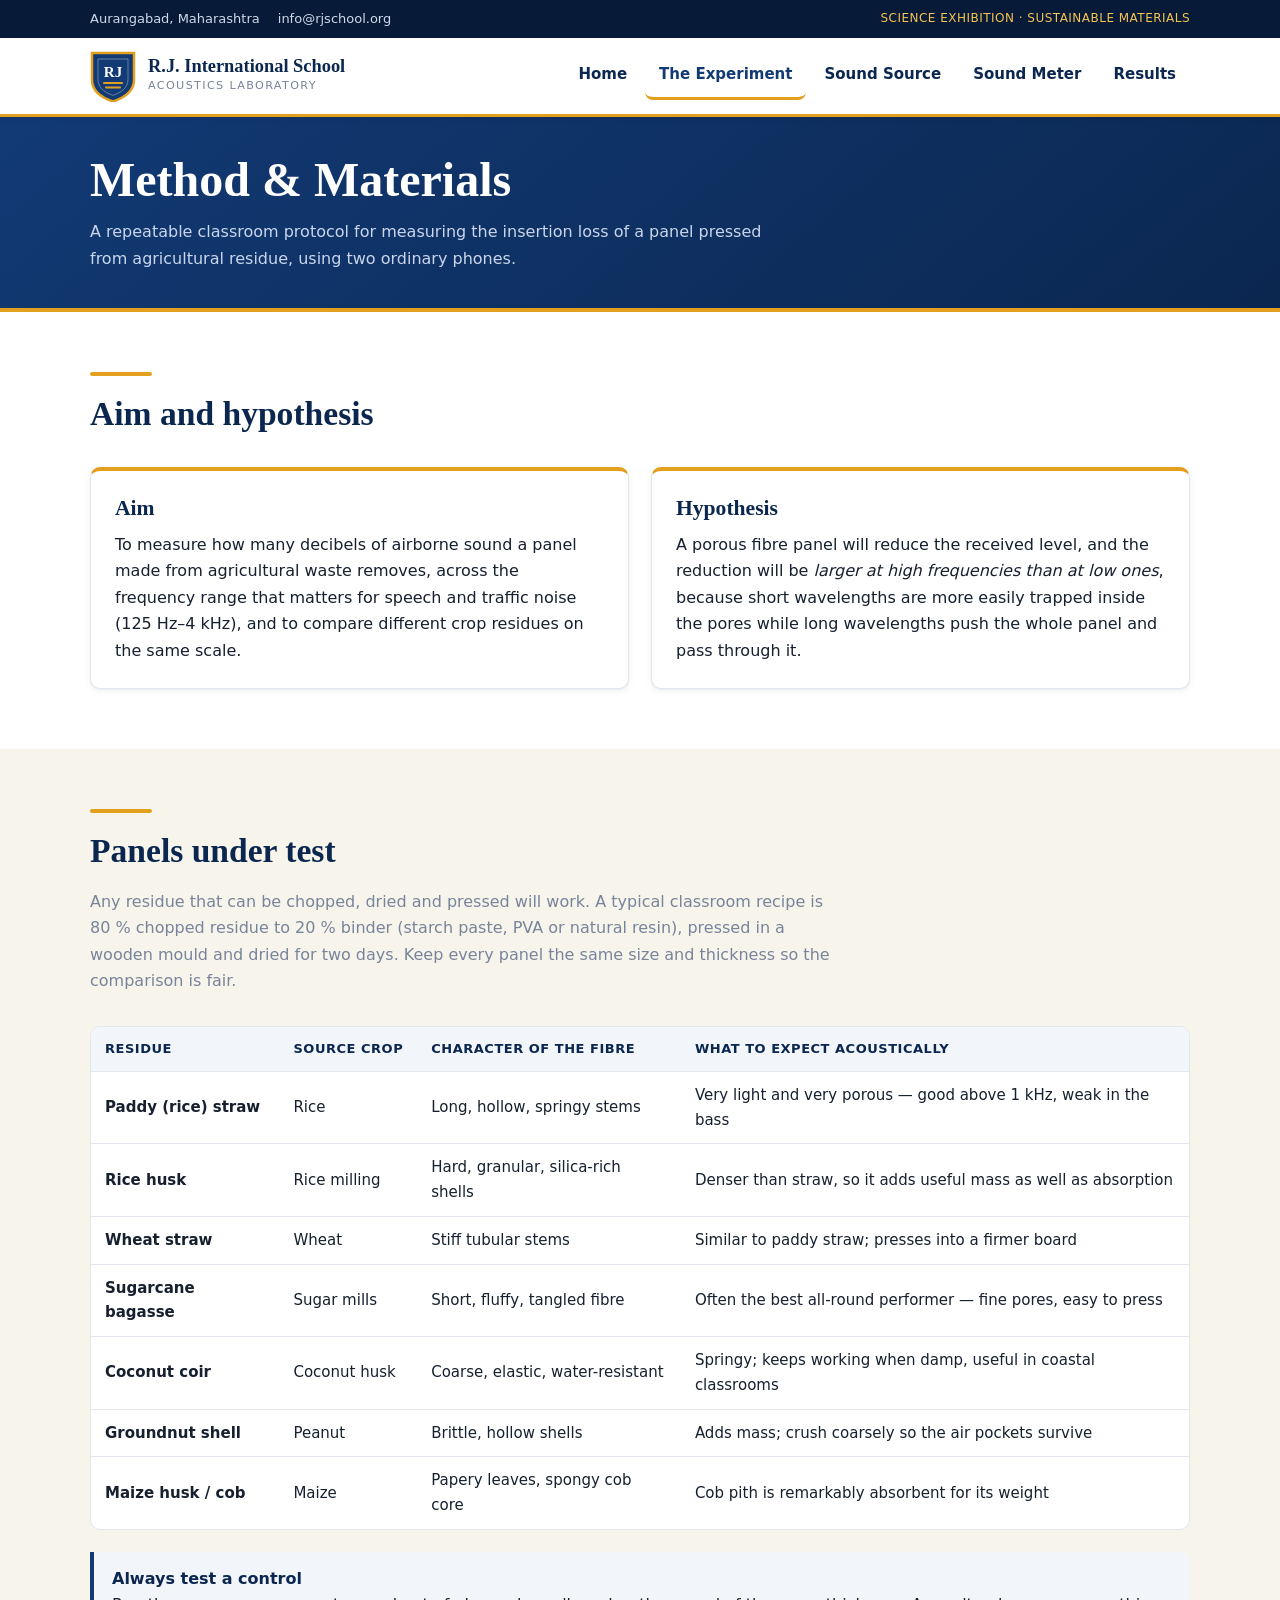
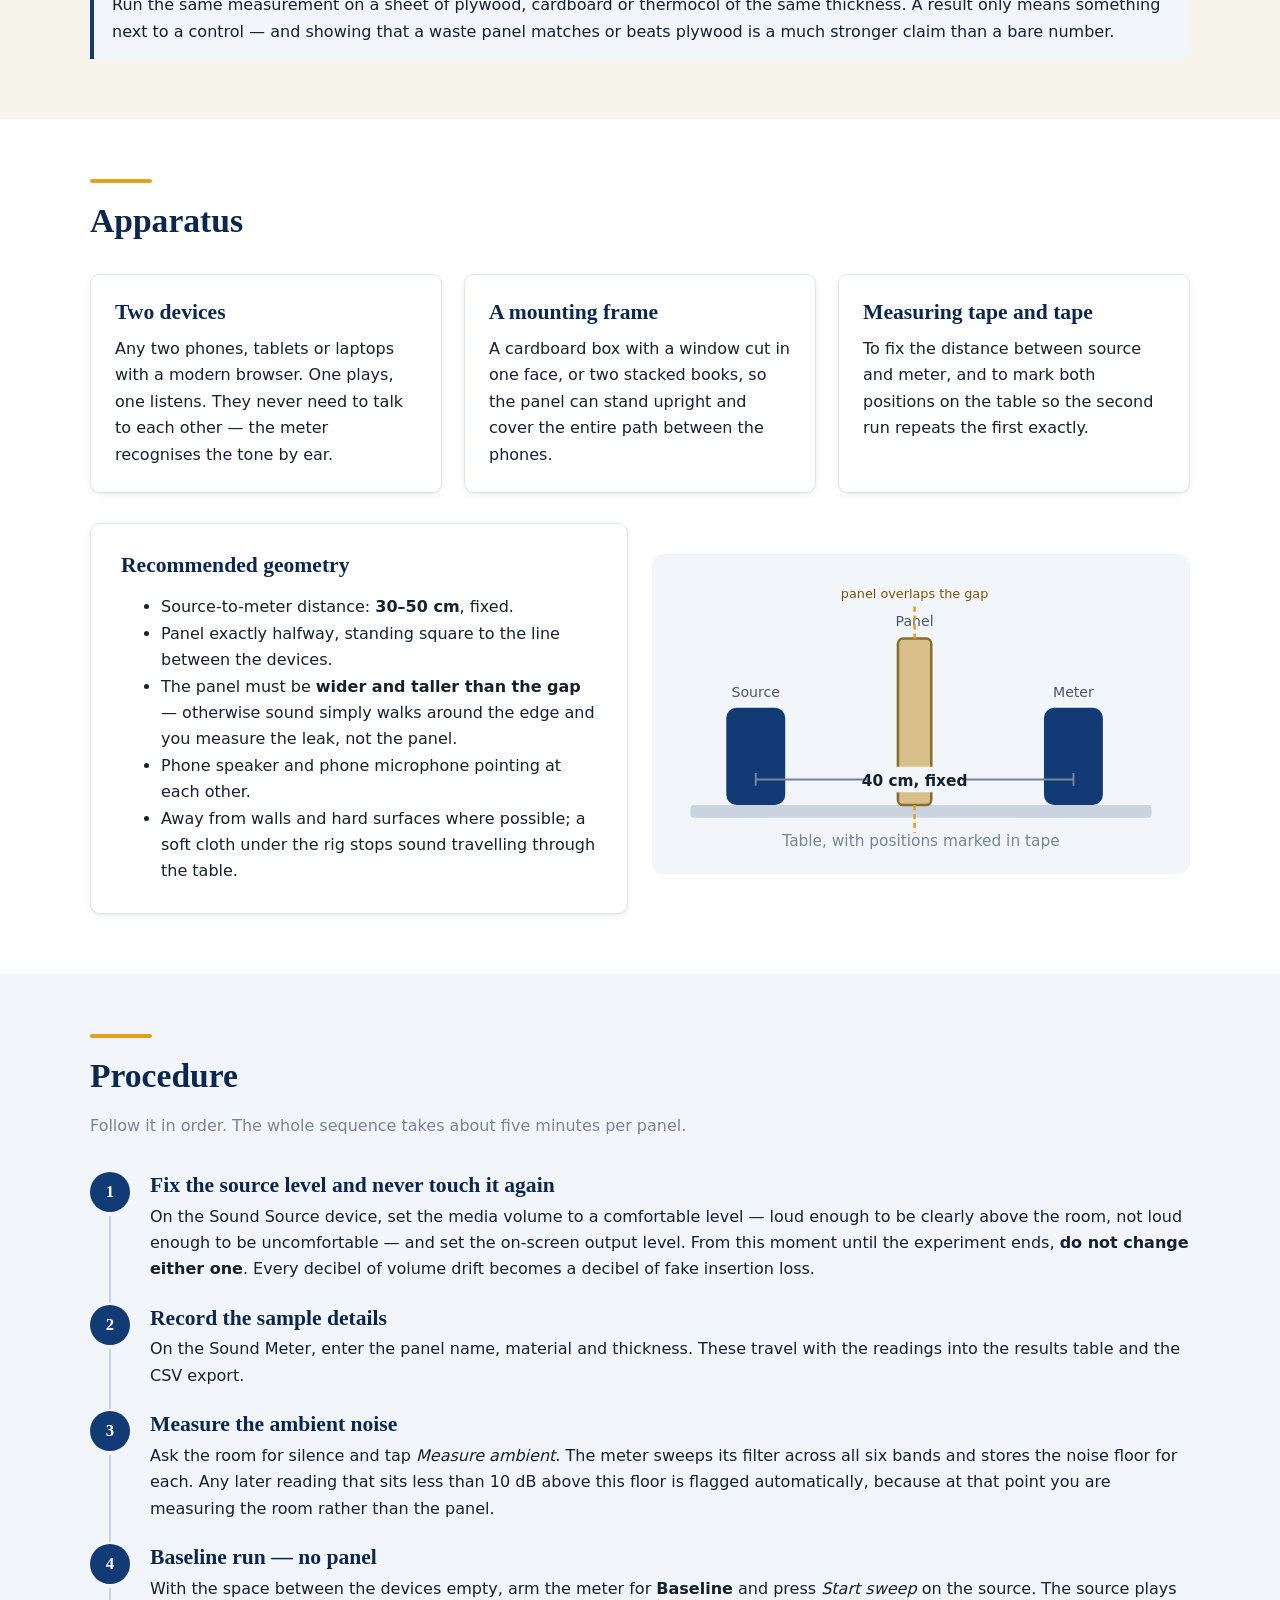
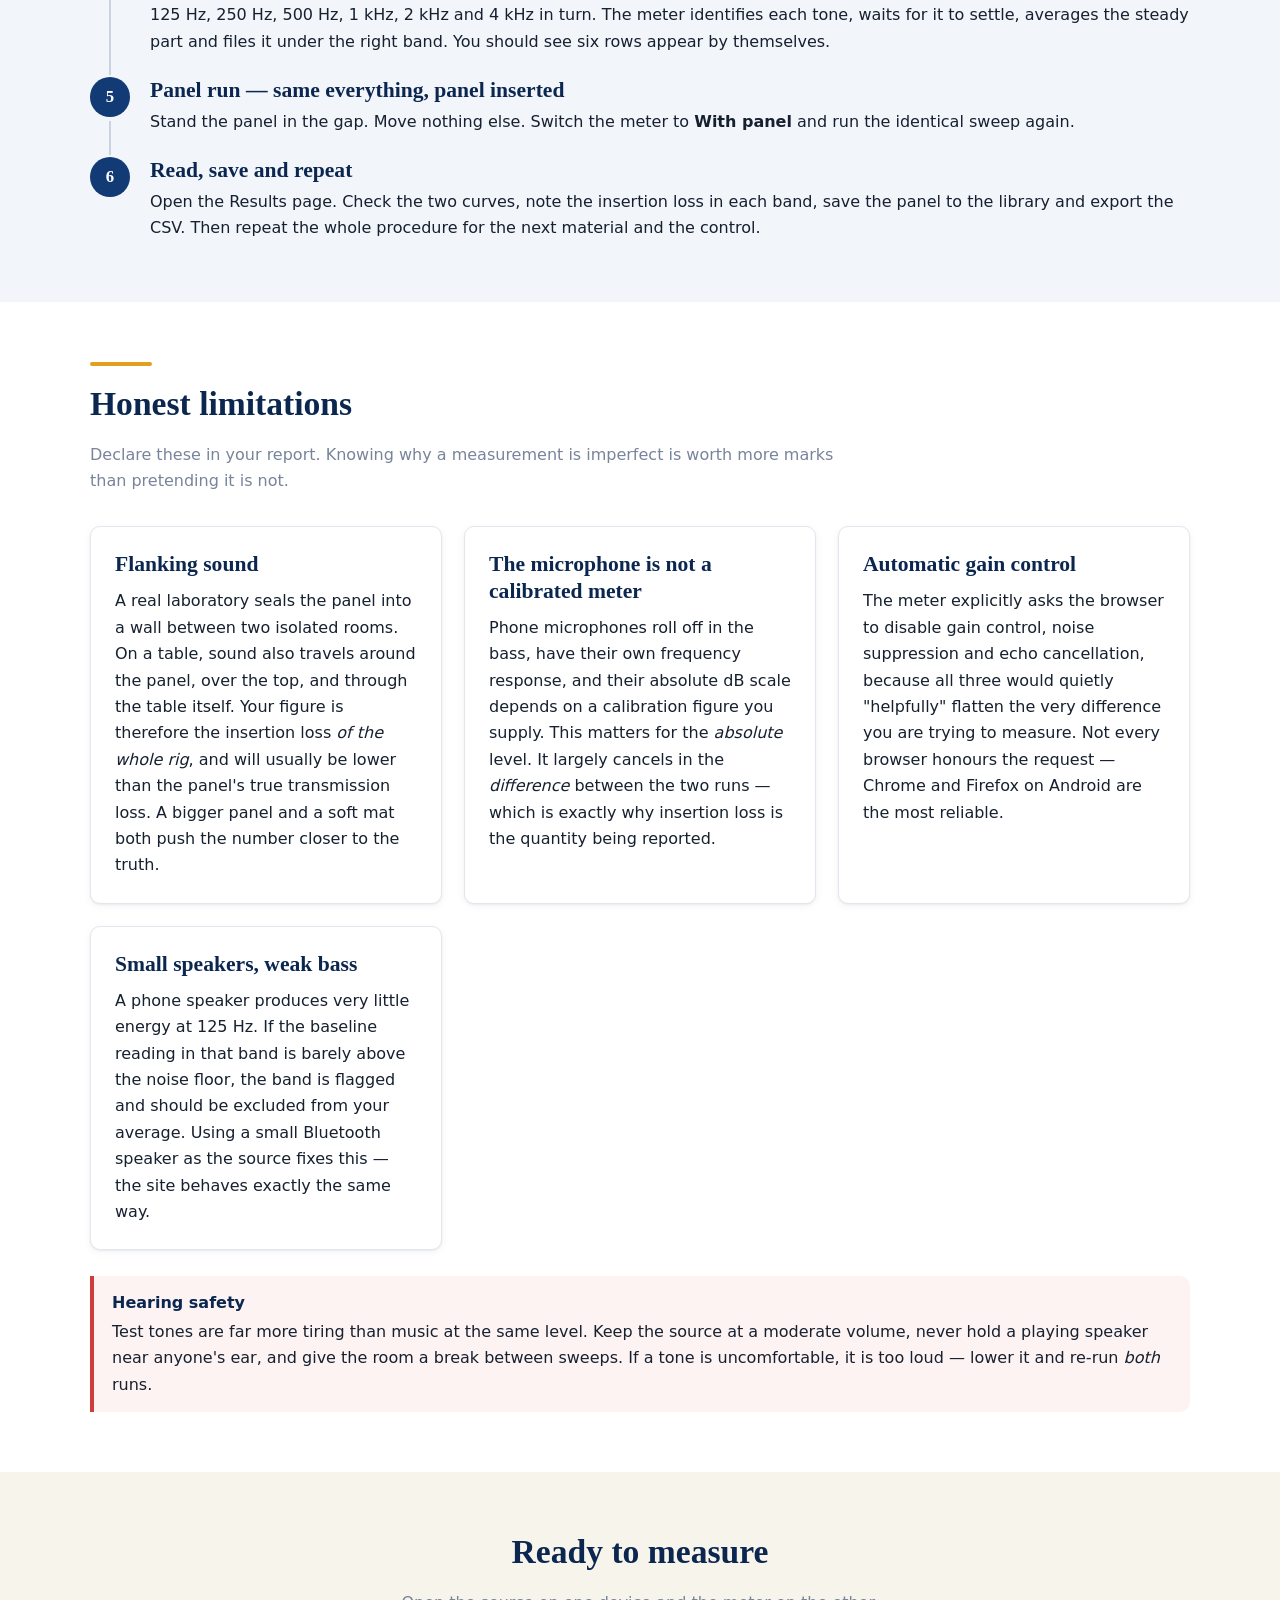
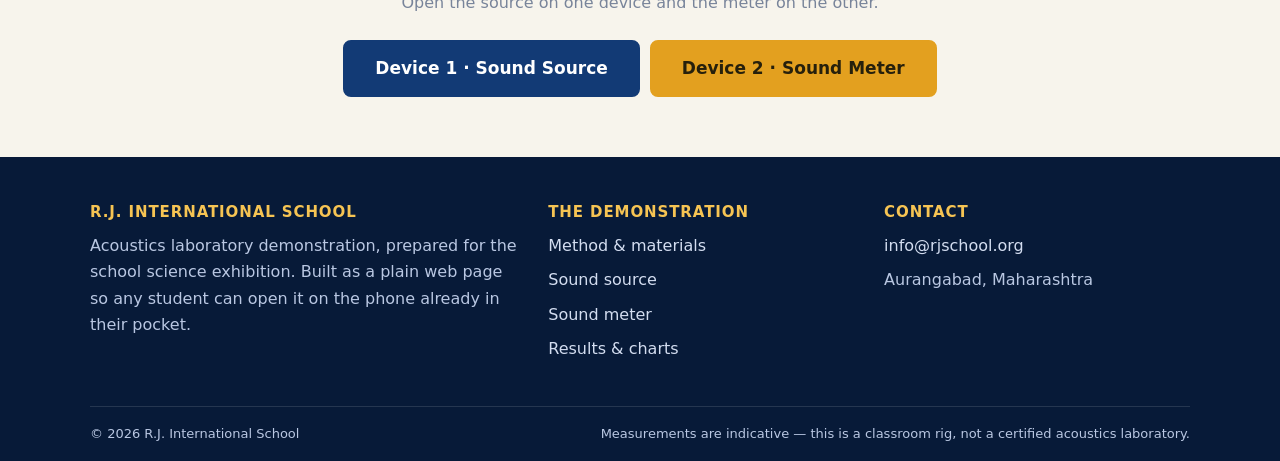
==== experiment.html @ 9e44ccab "Add two-device soundproofing demonstration site A browser-only rig for measuring how much airborne s" ====
<!DOCTYPE html>
<html lang="en">
<head>
<meta charset="utf-8">
<meta name="viewport" content="width=device-width, initial-scale=1">
<title>Method &amp; Materials | Soundproofing with Agricultural Waste Panels</title>
<meta name="description" content="How the two-device soundproofing test works: panel materials, apparatus, step-by-step protocol, and the sources of error to declare in your report.">
<meta name="theme-color" content="#123a75">
<link rel="stylesheet" href="assets/css/site.css">
<link rel="icon" href="data:image/svg+xml,%3Csvg xmlns='http://www.w3.org/2000/svg' viewBox='0 0 46 52'%3E%3Cpath d='M2 3h42v27c0 11.5-9.4 17.6-21 21.5C11.4 47.6 2 41.5 2 30V3Z' fill='%23123a75' stroke='%23e3a01f' stroke-width='3'/%3E%3Ctext x='23' y='30' text-anchor='middle' font-family='Georgia,serif' font-size='18' font-weight='700' fill='%23fff'%3ERJ%3C/text%3E%3C/svg%3E">
</head>
<body>

<a class="visually-hidden" href="#main">Skip to main content</a>

<div class="topbar">
  <div class="wrap">
    <div class="topbar-contact">
      <span>Aurangabad, Maharashtra</span>
      <a href="mailto:info@rjschool.org">info@rjschool.org</a>
    </div>
    <span class="topbar-tag">Science Exhibition &middot; Sustainable Materials</span>
  </div>
</div>

<header class="masthead">
  <div class="wrap">
    <a class="brand" href="index.html">
      <svg class="crest" viewBox="0 0 46 52" aria-hidden="true">
        <path d="M2 3h42v27c0 11.5-9.4 17.6-21 21.5C11.4 47.6 2 41.5 2 30V3Z" fill="#123a75" stroke="#e3a01f" stroke-width="2.5"/>
        <path d="M8 9h30v20.5c0 8.4-6.9 12.9-15 15.9-8.1-3-15-7.5-15-15.9V9Z" fill="none" stroke="rgba(255,255,255,.35)"/>
        <text x="23" y="27" text-anchor="middle" font-family="Georgia, serif" font-size="15" font-weight="700" fill="#fff">RJ</text>
        <path d="M14 33h18M16 37.5h14" stroke="#e3a01f" stroke-width="2" stroke-linecap="round"/>
      </svg>
      <span class="brand-text">
        <span class="brand-name">R.J. International School</span>
        <span class="brand-sub">Acoustics Laboratory</span>
      </span>
    </a>
    <button class="nav-toggle" type="button" aria-expanded="false" aria-controls="mainnav">
      <svg width="18" height="14" viewBox="0 0 18 14" aria-hidden="true"><path d="M0 1h18M0 7h18M0 13h18" stroke="currentColor" stroke-width="2"/></svg>
      Menu
    </button>
    <nav class="mainnav" id="mainnav" aria-label="Main">
      <ul>
        <li><a href="index.html">Home</a></li>
        <li><a href="experiment.html" aria-current="page">The Experiment</a></li>
        <li><a href="source.html">Sound Source</a></li>
        <li><a href="meter.html">Sound Meter</a></li>
        <li><a href="results.html">Results</a></li>
      </ul>
    </nav>
  </div>
</header>

<main id="main">

<section class="page-head">
  <div class="wrap">
    <h1>Method &amp; Materials</h1>
    <p>
      A repeatable classroom protocol for measuring the insertion loss of a panel
      pressed from agricultural residue, using two ordinary phones.
    </p>
  </div>
</section>

<section class="section">
  <div class="wrap">
    <div class="section-head">
      <div class="rule"></div>
      <h2>Aim and hypothesis</h2>
    </div>
    <div class="grid grid-2">
      <div class="card card-top">
        <h3>Aim</h3>
        <p>
          To measure how many decibels of airborne sound a panel made from
          agricultural waste removes, across the frequency range that matters for
          speech and traffic noise (125&nbsp;Hz&ndash;4&nbsp;kHz), and to compare
          different crop residues on the same scale.
        </p>
      </div>
      <div class="card card-top">
        <h3>Hypothesis</h3>
        <p>
          A porous fibre panel will reduce the received level, and the reduction will
          be <em>larger at high frequencies than at low ones</em>, because short
          wavelengths are more easily trapped inside the pores while long wavelengths
          push the whole panel and pass through it.
        </p>
      </div>
    </div>
  </div>
</section>

<section class="section section-cream">
  <div class="wrap">
    <div class="section-head">
      <div class="rule"></div>
      <h2>Panels under test</h2>
      <p class="muted">
        Any residue that can be chopped, dried and pressed will work. A typical
        classroom recipe is 80&nbsp;% chopped residue to 20&nbsp;% binder
        (starch paste, PVA or natural resin), pressed in a wooden mould and dried
        for two days. Keep every panel the same size and thickness so the
        comparison is fair.
      </p>
    </div>

    <div class="table-wrap">
      <table class="data">
        <caption class="visually-hidden">Agricultural residues used to press the test panels</caption>
        <thead>
          <tr>
            <th scope="col">Residue</th>
            <th scope="col">Source crop</th>
            <th scope="col">Character of the fibre</th>
            <th scope="col">What to expect acoustically</th>
          </tr>
        </thead>
        <tbody>
          <tr>
            <td><strong>Paddy (rice) straw</strong></td>
            <td>Rice</td>
            <td>Long, hollow, springy stems</td>
            <td>Very light and very porous — good above 1&nbsp;kHz, weak in the bass</td>
          </tr>
          <tr>
            <td><strong>Rice husk</strong></td>
            <td>Rice milling</td>
            <td>Hard, granular, silica-rich shells</td>
            <td>Denser than straw, so it adds useful mass as well as absorption</td>
          </tr>
          <tr>
            <td><strong>Wheat straw</strong></td>
            <td>Wheat</td>
            <td>Stiff tubular stems</td>
            <td>Similar to paddy straw; presses into a firmer board</td>
          </tr>
          <tr>
            <td><strong>Sugarcane bagasse</strong></td>
            <td>Sugar mills</td>
            <td>Short, fluffy, tangled fibre</td>
            <td>Often the best all-round performer — fine pores, easy to press</td>
          </tr>
          <tr>
            <td><strong>Coconut coir</strong></td>
            <td>Coconut husk</td>
            <td>Coarse, elastic, water-resistant</td>
            <td>Springy; keeps working when damp, useful in coastal classrooms</td>
          </tr>
          <tr>
            <td><strong>Groundnut shell</strong></td>
            <td>Peanut</td>
            <td>Brittle, hollow shells</td>
            <td>Adds mass; crush coarsely so the air pockets survive</td>
          </tr>
          <tr>
            <td><strong>Maize husk / cob</strong></td>
            <td>Maize</td>
            <td>Papery leaves, spongy cob core</td>
            <td>Cob pith is remarkably absorbent for its weight</td>
          </tr>
        </tbody>
      </table>
    </div>

    <div class="note" style="margin-top:22px">
      <span class="note-title">Always test a control</span>
      Run the same measurement on a sheet of plywood, cardboard or thermocol of the
      same thickness. A result only means something next to a control — and showing
      that a waste panel matches or beats plywood is a much stronger claim than a
      bare number.
    </div>
  </div>
</section>

<section class="section">
  <div class="wrap">
    <div class="section-head">
      <div class="rule"></div>
      <h2>Apparatus</h2>
    </div>
    <div class="grid grid-3">
      <div class="card">
        <h3>Two devices</h3>
        <p>Any two phones, tablets or laptops with a modern browser. One plays,
        one listens. They never need to talk to each other — the meter recognises
        the tone by ear.</p>
      </div>
      <div class="card">
        <h3>A mounting frame</h3>
        <p>A cardboard box with a window cut in one face, or two stacked books, so
        the panel can stand upright and cover the entire path between the phones.</p>
      </div>
      <div class="card">
        <h3>Measuring tape and tape</h3>
        <p>To fix the distance between source and meter, and to mark both positions
        on the table so the second run repeats the first exactly.</p>
      </div>
    </div>

    <div class="split" style="margin-top:30px;align-items:center">
      <div class="card card-pad-lg">
        <h3 style="margin-top:0">Recommended geometry</h3>
        <ul>
          <li>Source-to-meter distance: <strong>30&ndash;50&nbsp;cm</strong>, fixed.</li>
          <li>Panel exactly halfway, standing square to the line between the devices.</li>
          <li>The panel must be <strong>wider and taller than the gap</strong> —
              otherwise sound simply walks around the edge and you measure the
              leak, not the panel.</li>
          <li>Phone speaker and phone microphone pointing at each other.</li>
          <li>Away from walls and hard surfaces where possible; a soft cloth under
              the rig stops sound travelling through the table.</li>
        </ul>
      </div>
      <div aria-hidden="true">
        <svg viewBox="0 0 420 250" style="width:100%;height:auto;background:var(--surface-alt);border-radius:12px">
          <rect x="30" y="196" width="360" height="10" rx="3" fill="#cbd3e0"/>
          <text x="210" y="228" text-anchor="middle" font-family="system-ui,sans-serif" font-size="12" fill="#78849a">Table, with positions marked in tape</text>
          <!-- source -->
          <rect x="58" y="120" width="46" height="76" rx="8" fill="#123a75"/>
          <text x="81" y="112" text-anchor="middle" font-family="system-ui,sans-serif" font-size="11" fill="#4a5568">Source</text>
          <!-- panel -->
          <rect x="192" y="66" width="26" height="130" rx="4" fill="#d9c08a" stroke="#8a6d31" stroke-width="2"/>
          <text x="205" y="56" text-anchor="middle" font-family="system-ui,sans-serif" font-size="11" fill="#4a5568">Panel</text>
          <!-- meter -->
          <rect x="306" y="120" width="46" height="76" rx="8" fill="#123a75"/>
          <text x="329" y="112" text-anchor="middle" font-family="system-ui,sans-serif" font-size="11" fill="#4a5568">Meter</text>
          <!-- distance -->
          <g stroke="#78849a" stroke-width="1.5">
            <path d="M81 176h248"/>
            <path d="M81 171v10M329 171v10"/>
          </g>
          <rect x="168" y="166" width="74" height="20" rx="4" fill="var(--surface-alt)"/>
          <text x="205" y="181" text-anchor="middle" font-family="system-ui,sans-serif" font-size="12" font-weight="600" fill="#16202f">40 cm, fixed</text>
          <!-- overlap arrows -->
          <g stroke="#e3a01f" stroke-width="2" stroke-dasharray="4 3">
            <path d="M205 66V40M205 196v22"/>
          </g>
          <text x="205" y="34" text-anchor="middle" font-family="system-ui,sans-serif" font-size="10" fill="#7a5507">panel overlaps the gap</text>
        </svg>
      </div>
    </div>
  </div>
</section>

<section class="section section-alt">
  <div class="wrap">
    <div class="section-head">
      <div class="rule"></div>
      <h2>Procedure</h2>
      <p class="muted">Follow it in order. The whole sequence takes about five minutes per panel.</p>
    </div>

    <ol class="steps">
      <li>
        <h3>Fix the source level and never touch it again</h3>
        <p>
          On the Sound Source device, set the media volume to a comfortable level —
          loud enough to be clearly above the room, not loud enough to be
          uncomfortable — and set the on-screen output level. From this moment until
          the experiment ends, <strong>do not change either one</strong>. Every
          decibel of volume drift becomes a decibel of fake insertion loss.
        </p>
      </li>
      <li>
        <h3>Record the sample details</h3>
        <p>
          On the Sound Meter, enter the panel name, material and thickness. These
          travel with the readings into the results table and the CSV export.
        </p>
      </li>
      <li>
        <h3>Measure the ambient noise</h3>
        <p>
          Ask the room for silence and tap <em>Measure ambient</em>. The meter sweeps
          its filter across all six bands and stores the noise floor for each. Any
          later reading that sits less than 10&nbsp;dB above this floor is flagged
          automatically, because at that point you are measuring the room rather
          than the panel.
        </p>
      </li>
      <li>
        <h3>Baseline run — no panel</h3>
        <p>
          With the space between the devices empty, arm the meter for
          <strong>Baseline</strong> and press <em>Start sweep</em> on the source.
          The source plays 125&nbsp;Hz, 250&nbsp;Hz, 500&nbsp;Hz, 1&nbsp;kHz,
          2&nbsp;kHz and 4&nbsp;kHz in turn. The meter identifies each tone, waits
          for it to settle, averages the steady part and files it under the right
          band. You should see six rows appear by themselves.
        </p>
      </li>
      <li>
        <h3>Panel run — same everything, panel inserted</h3>
        <p>
          Stand the panel in the gap. Move nothing else. Switch the meter to
          <strong>With panel</strong> and run the identical sweep again.
        </p>
      </li>
      <li>
        <h3>Read, save and repeat</h3>
        <p>
          Open the Results page. Check the two curves, note the insertion loss in
          each band, save the panel to the library and export the CSV. Then repeat
          the whole procedure for the next material and the control.
        </p>
      </li>
    </ol>
  </div>
</section>

<section class="section">
  <div class="wrap">
    <div class="section-head">
      <div class="rule"></div>
      <h2>Honest limitations</h2>
      <p class="muted">
        Declare these in your report. Knowing why a measurement is imperfect is worth
        more marks than pretending it is not.
      </p>
    </div>

    <div class="grid grid-2">
      <div class="card">
        <h3>Flanking sound</h3>
        <p>
          A real laboratory seals the panel into a wall between two isolated rooms.
          On a table, sound also travels around the panel, over the top, and through
          the table itself. Your figure is therefore the insertion loss
          <em>of the whole rig</em>, and will usually be lower than the panel's true
          transmission loss. A bigger panel and a soft mat both push the number
          closer to the truth.
        </p>
      </div>
      <div class="card">
        <h3>The microphone is not a calibrated meter</h3>
        <p>
          Phone microphones roll off in the bass, have their own frequency response,
          and their absolute dB scale depends on a calibration figure you supply.
          This matters for the <em>absolute</em> level. It largely cancels in the
          <em>difference</em> between the two runs — which is exactly why insertion
          loss is the quantity being reported.
        </p>
      </div>
      <div class="card">
        <h3>Automatic gain control</h3>
        <p>
          The meter explicitly asks the browser to disable gain control, noise
          suppression and echo cancellation, because all three would quietly
          "helpfully" flatten the very difference you are trying to measure. Not
          every browser honours the request — Chrome and Firefox on Android are the
          most reliable.
        </p>
      </div>
      <div class="card">
        <h3>Small speakers, weak bass</h3>
        <p>
          A phone speaker produces very little energy at 125&nbsp;Hz. If the baseline
          reading in that band is barely above the noise floor, the band is flagged
          and should be excluded from your average. Using a small Bluetooth speaker
          as the source fixes this — the site behaves exactly the same way.
        </p>
      </div>
    </div>

    <div class="note note-danger" style="margin-top:26px">
      <span class="note-title">Hearing safety</span>
      Test tones are far more tiring than music at the same level. Keep the source at
      a moderate volume, never hold a playing speaker near anyone's ear, and give
      the room a break between sweeps. If a tone is uncomfortable, it is too loud —
      lower it and re-run <em>both</em> runs.
    </div>
  </div>
</section>

<section class="section section-cream">
  <div class="wrap center">
    <h2>Ready to measure</h2>
    <p class="muted" style="max-width:60ch;margin:0 auto 24px">
      Open the source on one device and the meter on the other.
    </p>
    <div class="toolbar" style="justify-content:center">
      <a class="btn btn-solid btn-lg" href="source.html">Device 1 &middot; Sound Source</a>
      <a class="btn btn-primary btn-lg" href="meter.html">Device 2 &middot; Sound Meter</a>
    </div>
  </div>
</section>

</main>

<footer class="site-footer">
  <div class="wrap">
    <div class="footer-grid">
      <div>
        <h4>R.J. International School</h4>
        <p>
          Acoustics laboratory demonstration, prepared for the school science
          exhibition. Built as a plain web page so any student can open it on the
          phone already in their pocket.
        </p>
      </div>
      <div>
        <h4>The demonstration</h4>
        <ul>
          <li><a href="experiment.html">Method &amp; materials</a></li>
          <li><a href="source.html">Sound source</a></li>
          <li><a href="meter.html">Sound meter</a></li>
          <li><a href="results.html">Results &amp; charts</a></li>
        </ul>
      </div>
      <div>
        <h4>Contact</h4>
        <ul>
          <li><a href="mailto:info@rjschool.org">info@rjschool.org</a></li>
          <li>Aurangabad, Maharashtra</li>
        </ul>
      </div>
    </div>
    <div class="footer-bottom">
      <span>&copy; <span data-year>2026</span> R.J. International School</span>
      <span>Measurements are indicative — this is a classroom rig, not a certified acoustics laboratory.</span>
    </div>
  </div>
</footer>

<script src="assets/js/site.js"></script>
</body>
</html>
---- assets/css/site.css ----
/* ==========================================================================
   R.J. International School — Soundproofing Demonstration
   Design tokens. Swap the values in :root to re-skin the whole site.
   ========================================================================== */

:root {
  color-scheme: light;

  /* Brand — change these to match the school stylesheet */
  --brand-navy: #123a75;
  --brand-navy-dark: #0b2750;
  --brand-navy-deep: #071a38;
  --brand-gold: #e3a01f;
  --brand-gold-soft: #f6c453;
  --brand-gold-light: #f7d98a;

  /* Surfaces */
  --surface: #ffffff;
  --surface-cream: #f7f4ec;
  --surface-alt: #f2f5fa;
  --page: #ffffff;

  /* Ink */
  --ink: #16202f;
  --ink-secondary: #4a5568;
  --ink-muted: #78849a;
  --ink-invert: #ffffff;

  /* Lines */
  --line: #e2e6ee;
  --line-strong: #cbd3e0;

  /* Status */
  --good: #0ca30c;
  --warning: #fab219;
  --critical: #d03b3b;

  /* Chart tokens (validated against #ffffff — see README) */
  --series-1: #2a78d6;   /* Baseline / no panel      */
  --series-2: #eb6834;   /* With panel               */
  --series-3: #1baf7a;   /* Third comparison sample  */
  --chart-grid: #e1e0d9;
  --chart-axis: #c3c2b7;
  --chart-ink: #0b0b0b;
  --chart-ink-2: #52514e;
  --chart-muted: #898781;

  /* Type */
  --font-display: Georgia, "Times New Roman", "Noto Serif", serif;
  --font-body: system-ui, -apple-system, "Segoe UI", Roboto, sans-serif;

  /* Geometry */
  --radius: 10px;
  --radius-lg: 16px;
  --shadow-sm: 0 1px 2px rgba(16, 32, 47, 0.06), 0 2px 8px rgba(16, 32, 47, 0.05);
  --shadow-md: 0 4px 12px rgba(16, 32, 47, 0.08), 0 12px 32px rgba(16, 32, 47, 0.07);
  --wrap: 1140px;
}

*, *::before, *::after { box-sizing: border-box; }

html { -webkit-text-size-adjust: 100%; scroll-behavior: smooth; }

body {
  margin: 0;
  background: var(--page);
  color: var(--ink);
  font-family: var(--font-body);
  font-size: 16px;
  line-height: 1.65;
}

h1, h2, h3, h4 {
  font-family: var(--font-display);
  color: var(--brand-navy-dark);
  line-height: 1.22;
  margin: 0 0 0.5em;
  font-weight: 700;
}

h1 { font-size: clamp(1.9rem, 1.3rem + 2.6vw, 3rem); }
h2 { font-size: clamp(1.5rem, 1.2rem + 1.4vw, 2.1rem); }
h3 { font-size: clamp(1.15rem, 1.05rem + 0.5vw, 1.35rem); }

p { margin: 0 0 1rem; }
a { color: var(--brand-navy); }
img, svg { max-width: 100%; }

.wrap { width: 100%; max-width: var(--wrap); margin: 0 auto; padding: 0 20px; }
.stack > * + * { margin-top: 1rem; }
.muted { color: var(--ink-muted); }
.small { font-size: 0.875rem; }
.tabular { font-variant-numeric: tabular-nums; }
.center { text-align: center; }
.nowrap { white-space: nowrap; }
.visually-hidden {
  position: absolute; width: 1px; height: 1px; overflow: hidden;
  clip: rect(0 0 0 0); clip-path: inset(50%); white-space: nowrap;
}

/* ------------------------------------------------------------------ Top bar */
.topbar {
  background: var(--brand-navy-deep);
  color: #cfd9ea;
  font-size: 0.8125rem;
}
.topbar .wrap {
  display: flex; flex-wrap: wrap; gap: 8px 20px;
  align-items: center; justify-content: space-between;
  min-height: 38px;
}
.topbar a { color: #cfd9ea; text-decoration: none; }
.topbar a:hover { color: var(--brand-gold-soft); }
.topbar-contact { display: flex; flex-wrap: wrap; gap: 6px 18px; }
.topbar-tag { color: var(--brand-gold-soft); letter-spacing: 0.04em; text-transform: uppercase; font-size: 0.75rem; }

/* ------------------------------------------------------------------- Header */
.masthead {
  background: var(--surface);
  border-bottom: 3px solid var(--brand-gold);
  position: sticky; top: 0; z-index: 40;
  box-shadow: var(--shadow-sm);
}
.masthead .wrap {
  display: flex; align-items: center; gap: 16px;
  min-height: 76px; flex-wrap: wrap;
}
.brand { display: flex; align-items: center; gap: 12px; text-decoration: none; margin-right: auto; }
.crest { width: 46px; height: 52px; flex: none; }
.brand-text { display: flex; flex-direction: column; }
.brand-name {
  font-family: var(--font-display); font-weight: 700;
  color: var(--brand-navy-dark); font-size: 1.15rem; line-height: 1.15;
}
.brand-sub {
  font-size: 0.7rem; letter-spacing: 0.12em; text-transform: uppercase;
  color: var(--ink-muted);
}

.nav-toggle {
  display: none; border: 1px solid var(--line-strong); background: var(--surface);
  border-radius: 8px; padding: 8px 12px; font: inherit; color: var(--brand-navy-dark);
  cursor: pointer; align-items: center; gap: 8px;
}
.nav-toggle:hover { border-color: var(--brand-navy); }

.mainnav ul {
  list-style: none; display: flex; gap: 4px; margin: 0; padding: 0; flex-wrap: wrap;
}
.mainnav a {
  display: block; padding: 10px 14px; text-decoration: none;
  color: var(--brand-navy-dark); font-weight: 600; font-size: 0.9375rem;
  border-radius: 8px; border-bottom: 3px solid transparent;
}
.mainnav a:hover { background: var(--surface-alt); }
.mainnav a[aria-current="page"] { color: var(--brand-navy); border-bottom-color: var(--brand-gold); }

@media (max-width: 880px) {
  .nav-toggle { display: inline-flex; }
  .mainnav { flex-basis: 100%; display: none; padding-bottom: 12px; }
  .mainnav.open { display: block; }
  .mainnav ul { flex-direction: column; gap: 2px; }
  .mainnav a { border-bottom: none; border-left: 3px solid transparent; }
  .mainnav a[aria-current="page"] { border-left-color: var(--brand-gold); background: var(--surface-alt); }
}

/* --------------------------------------------------------------------- Hero */
.hero {
  background:
    radial-gradient(900px 420px at 12% -10%, rgba(227, 160, 31, 0.22), transparent 60%),
    linear-gradient(140deg, var(--brand-navy) 0%, var(--brand-navy-dark) 55%, var(--brand-navy-deep) 100%);
  color: #eaf0fb;
  padding: 56px 0 60px;
  position: relative; overflow: hidden;
}
.hero::after {
  content: ""; position: absolute; inset: auto 0 0 0; height: 5px;
  background: linear-gradient(90deg, var(--brand-gold) 0%, var(--brand-gold-light) 50%, var(--brand-gold) 100%);
}
.hero h1 { color: #fff; margin-bottom: 0.35em; }
.hero p { color: #c9d6ec; font-size: 1.0625rem; max-width: 62ch; }
.hero-grid { display: grid; grid-template-columns: 1.15fr 0.85fr; gap: 40px; align-items: center; }
@media (max-width: 900px) { .hero-grid { grid-template-columns: 1fr; gap: 28px; } }
.eyebrow {
  display: inline-block; font-size: 0.75rem; letter-spacing: 0.16em;
  text-transform: uppercase; color: var(--brand-gold-soft); font-weight: 700;
  margin-bottom: 12px;
}
.hero-actions { display: flex; flex-wrap: wrap; gap: 12px; margin-top: 26px; }

.page-head {
  background: linear-gradient(140deg, var(--brand-navy) 0%, var(--brand-navy-dark) 100%);
  color: #eaf0fb; padding: 34px 0 36px;
  border-bottom: 4px solid var(--brand-gold);
}
.page-head h1 { color: #fff; margin-bottom: 0.2em; }
.page-head p { color: #c9d6ec; margin: 0; max-width: 70ch; }

/* ------------------------------------------------------------------ Buttons */
.btn {
  display: inline-flex; align-items: center; justify-content: center; gap: 8px;
  padding: 13px 24px; border-radius: 8px; border: 2px solid transparent;
  font: 600 1rem/1.2 var(--font-body); text-decoration: none; cursor: pointer;
  transition: transform 0.06s ease, background 0.15s ease, border-color 0.15s ease;
}
.btn:active:not(:disabled) { transform: translateY(1px); }
.btn:disabled { opacity: 0.45; cursor: not-allowed; }
.btn-primary { background: var(--brand-gold); color: #26200c; border-color: var(--brand-gold); }
.btn-primary:hover:not(:disabled) { background: var(--brand-gold-light); border-color: var(--brand-gold-light); }
.btn-solid { background: var(--brand-navy); color: #fff; border-color: var(--brand-navy); }
.btn-solid:hover:not(:disabled) { background: var(--brand-navy-dark); border-color: var(--brand-navy-dark); }
.btn-ghost { background: transparent; color: #fff; border-color: rgba(255,255,255,0.55); }
.btn-ghost:hover:not(:disabled) { border-color: #fff; background: rgba(255,255,255,0.1); }
.btn-outline { background: var(--surface); color: var(--brand-navy); border-color: var(--line-strong); }
.btn-outline:hover:not(:disabled) { border-color: var(--brand-navy); }
.btn-danger { background: var(--surface); color: var(--critical); border-color: #e9b9b9; }
.btn-danger:hover:not(:disabled) { background: #fdf3f3; border-color: var(--critical); }
.btn-sm { padding: 8px 14px; font-size: 0.875rem; }
.btn-lg { padding: 16px 30px; font-size: 1.0625rem; }
.btn-block { width: 100%; }

/* ----------------------------------------------------------------- Sections */
.section { padding: 60px 0; }
.section-tight { padding: 40px 0; }
.section-cream { background: var(--surface-cream); }
.section-alt { background: var(--surface-alt); }
.section-head { max-width: 74ch; margin-bottom: 32px; }
.section-head.center { margin-left: auto; margin-right: auto; }
.rule {
  width: 62px; height: 4px; background: var(--brand-gold);
  border-radius: 2px; margin: 0 0 18px;
}
.center .rule { margin-left: auto; margin-right: auto; }

/* -------------------------------------------------------------------- Cards */
.grid { display: grid; gap: 22px; }
/* Grid items default to min-width:auto, which lets a wide table push the whole
   column past the viewport. Scrolling belongs to .table-wrap, not the page. */
.grid > *, .split > *, .tiles > * { min-width: 0; }
.grid-2 { grid-template-columns: repeat(auto-fit, minmax(300px, 1fr)); }
.grid-3 { grid-template-columns: repeat(auto-fit, minmax(260px, 1fr)); }
.grid-4 { grid-template-columns: repeat(auto-fit, minmax(200px, 1fr)); }

.card {
  background: var(--surface); border: 1px solid var(--line);
  border-radius: var(--radius); padding: 24px; box-shadow: var(--shadow-sm);
}
.card-top { border-top: 4px solid var(--brand-gold); }
.card h3 { margin-top: 0; }
.card > :last-child { margin-bottom: 0; }
.card-pad-lg { padding: 28px 30px; }

.device-card { display: flex; flex-direction: column; gap: 4px; height: 100%; }
.device-card .device-icon {
  width: 52px; height: 52px; border-radius: 12px; display: grid; place-items: center;
  background: var(--surface-alt); color: var(--brand-navy); margin-bottom: 12px;
}
.device-card .btn { margin-top: auto; align-self: flex-start; }

.badge {
  display: inline-block; padding: 3px 10px; border-radius: 999px;
  font-size: 0.75rem; font-weight: 700; letter-spacing: 0.04em;
  background: var(--surface-alt); color: var(--brand-navy);
}
.badge-gold { background: #fdf1d8; color: #7a5507; }
.badge-good { background: #e5f6e5; color: #06630b; }
.badge-warn { background: #fdf3dc; color: #7a5507; }
.badge-bad { background: #fbeaea; color: #94211f; }

/* Numbered steps */
.steps { list-style: none; counter-reset: step; margin: 0; padding: 0; }
.steps > li {
  counter-increment: step; position: relative;
  padding: 0 0 22px 60px; margin: 0;
}
.steps > li::before {
  content: counter(step);
  position: absolute; left: 0; top: 0;
  width: 40px; height: 40px; border-radius: 50%;
  background: var(--brand-navy); color: #fff;
  display: grid; place-items: center;
  font-family: var(--font-display); font-weight: 700; font-size: 1.05rem;
}
.steps > li::after {
  content: ""; position: absolute; left: 19px; top: 44px; bottom: 2px; width: 2px;
  background: var(--line-strong);
}
.steps > li:last-child { padding-bottom: 0; }
.steps > li:last-child::after { display: none; }
.steps h3 { margin-bottom: 0.25em; }
.steps > li > :last-child { margin-bottom: 0; }

/* Callouts */
.note {
  border-left: 4px solid var(--brand-navy); background: var(--surface-alt);
  padding: 14px 18px; border-radius: 0 var(--radius) var(--radius) 0;
}
.note > :last-child { margin-bottom: 0; }
.note-warn { border-left-color: var(--warning); background: #fdf8ec; }
.note-danger { border-left-color: var(--critical); background: #fdf3f3; }
.note-title { font-weight: 700; color: var(--brand-navy-dark); display: block; margin-bottom: 2px; }

/* -------------------------------------------------------------------- Table */
.table-wrap { overflow-x: auto; border: 1px solid var(--line); border-radius: var(--radius); background: var(--surface); }
table.data { border-collapse: collapse; width: 100%; font-size: 0.9375rem; }
table.data th, table.data td { padding: 11px 14px; text-align: left; border-bottom: 1px solid var(--line); }
table.data thead th {
  background: var(--surface-alt); color: var(--brand-navy-dark);
  font-size: 0.8125rem; letter-spacing: 0.04em; text-transform: uppercase; white-space: nowrap;
}
table.data tbody th { white-space: nowrap; }
table.data td.num, table.data th.num { text-align: right; font-variant-numeric: tabular-nums; }
table.data tbody tr:last-child td { border-bottom: none; }
table.data tbody tr:hover { background: #fafbfd; }
table.data tfoot td { font-weight: 700; background: var(--surface-alt); }

/* ---------------------------------------------------------------- Form bits */
.field { display: flex; flex-direction: column; gap: 6px; margin-bottom: 16px; }
.field > label, .label {
  font-size: 0.8125rem; font-weight: 700; letter-spacing: 0.04em;
  text-transform: uppercase; color: var(--ink-secondary);
}
input[type="text"], input[type="number"], select, textarea {
  font: inherit; color: var(--ink); background: var(--surface);
  border: 1px solid var(--line-strong); border-radius: 8px; padding: 10px 12px;
  width: 100%;
}
input:focus, select:focus, textarea:focus, button:focus-visible, a:focus-visible {
  outline: 3px solid rgba(42, 120, 214, 0.45); outline-offset: 2px;
}
.hint { font-size: 0.8125rem; color: var(--ink-muted); }

input[type="range"] { width: 100%; accent-color: var(--brand-navy); height: 32px; }

.seg { display: inline-flex; border: 1px solid var(--line-strong); border-radius: 999px; padding: 3px; background: var(--surface-alt); flex-wrap: wrap; }
.seg button {
  font: 600 0.875rem/1 var(--font-body); border: none; background: transparent;
  color: var(--ink-secondary); padding: 9px 16px; border-radius: 999px; cursor: pointer;
}
.seg button[aria-pressed="true"] { background: var(--brand-navy); color: #fff; }

.switch-row { display: flex; align-items: center; gap: 10px; margin-bottom: 10px; }
.switch-row input { width: 18px; height: 18px; accent-color: var(--brand-navy); }

.inline-fields { display: grid; grid-template-columns: repeat(auto-fit, minmax(150px, 1fr)); gap: 0 16px; }

/* --------------------------------------------------------------- Instrument */
.readout {
  background: var(--brand-navy-deep); color: #fff; border-radius: var(--radius-lg);
  padding: 26px 24px; text-align: center; box-shadow: var(--shadow-md);
}
.readout .readout-label {
  font-size: 0.75rem; letter-spacing: 0.16em; text-transform: uppercase;
  color: var(--brand-gold-soft); font-weight: 700;
}
.readout .readout-value {
  font-family: var(--font-body); font-weight: 700;
  font-size: clamp(3.4rem, 2rem + 12vw, 6rem); line-height: 1;
  font-variant-numeric: tabular-nums; letter-spacing: -0.02em;
  margin: 6px 0 2px;
}
.readout .readout-unit { font-size: 0.35em; font-weight: 600; color: #b9c7e2; margin-left: 6px; }
.readout .readout-sub { color: #a8b8d6; font-size: 0.9375rem; }

.meter-bar {
  position: relative; height: 18px; border-radius: 999px; overflow: hidden;
  background: rgba(255, 255, 255, 0.14); margin: 18px 0 8px;
}
.meter-bar .fill {
  position: absolute; inset: 0 auto 0 0; width: 0%;
  background: linear-gradient(90deg, #1baf7a 0%, #e3a01f 62%, #d03b3b 100%);
  transition: width 0.06s linear;
}
.meter-bar .peak {
  position: absolute; top: 0; bottom: 0; width: 3px; background: #fff; left: 0;
  transition: left 0.12s linear;
}
.meter-scale {
  display: flex; justify-content: space-between; color: #8fa2c4;
  font-size: 0.75rem; font-variant-numeric: tabular-nums;
}

.tone-dial {
  display: grid; grid-template-columns: repeat(auto-fit, minmax(84px, 1fr)); gap: 8px;
}
.tone-dial button {
  font: 700 0.9375rem/1.1 var(--font-body); padding: 14px 6px; cursor: pointer;
  border: 1px solid var(--line-strong); border-radius: 10px; background: var(--surface);
  color: var(--brand-navy-dark);
}
.tone-dial button[aria-pressed="true"] { background: var(--brand-navy); border-color: var(--brand-navy); color: #fff; }
.tone-dial button span { display: block; font-size: 0.7rem; font-weight: 600; color: inherit; opacity: 0.7; }

.status-line {
  display: flex; align-items: center; gap: 10px; padding: 12px 16px;
  border-radius: var(--radius); background: var(--surface-alt);
  border: 1px solid var(--line); font-weight: 600; color: var(--ink-secondary);
}
.dot { width: 11px; height: 11px; border-radius: 50%; background: var(--ink-muted); flex: none; }
.dot.live { background: var(--good); box-shadow: 0 0 0 0 rgba(12,163,12,0.55); animation: pulse 1.6s infinite; }
.dot.busy { background: var(--warning); }
.dot.err { background: var(--critical); }
@keyframes pulse {
  0% { box-shadow: 0 0 0 0 rgba(12,163,12,0.5); }
  70% { box-shadow: 0 0 0 10px rgba(12,163,12,0); }
  100% { box-shadow: 0 0 0 0 rgba(12,163,12,0); }
}
@media (prefers-reduced-motion: reduce) {
  .dot.live { animation: none; }
  html { scroll-behavior: auto; }
}

.progress { height: 10px; border-radius: 999px; background: var(--line); overflow: hidden; }
.progress .fill { height: 100%; width: 0%; background: var(--brand-navy); transition: width 0.2s linear; }

.log {
  max-height: 260px; overflow-y: auto; margin: 0; padding: 0; list-style: none;
  border: 1px solid var(--line); border-radius: var(--radius); background: var(--surface);
  font-size: 0.875rem;
}
.log li { padding: 9px 14px; border-bottom: 1px solid var(--line); display: flex; gap: 10px; align-items: baseline; }
.log li:last-child { border-bottom: none; }
.log time { color: var(--ink-muted); font-variant-numeric: tabular-nums; font-size: 0.8125rem; flex: none; }
.log .log-ok { color: #06630b; font-weight: 700; }
.log .log-warn { color: #7a5507; font-weight: 700; }

.run-chip {
  display: inline-flex; align-items: center; gap: 8px; padding: 6px 14px;
  border-radius: 999px; font-weight: 700; font-size: 0.875rem;
}
.run-chip.baseline { background: rgba(42,120,214,0.12); color: #1b4f8f; }
.run-chip.panel { background: rgba(235,104,52,0.14); color: #94400f; }

.swatch { width: 12px; height: 12px; border-radius: 3px; display: inline-block; flex: none; }

/* ------------------------------------------------------------------- Charts */
.chart-card { background: var(--surface); border: 1px solid var(--line); border-radius: var(--radius); padding: 22px; box-shadow: var(--shadow-sm); }
.chart-title { font-family: var(--font-display); font-weight: 700; color: var(--brand-navy-dark); font-size: 1.1rem; margin: 0 0 2px; }
.chart-sub { color: var(--ink-muted); font-size: 0.875rem; margin: 0 0 14px; }
.chart-host { position: relative; }
.chart-host svg { display: block; width: 100%; height: auto; }
.chart-legend { display: flex; flex-wrap: wrap; gap: 8px 20px; margin-top: 12px; font-size: 0.875rem; color: var(--chart-ink-2); }
.chart-legend .item { display: inline-flex; align-items: center; gap: 7px; }
.chart-tip {
  position: absolute; pointer-events: none; opacity: 0; transform: translate(-50%, -108%);
  background: #ffffff; border: 1px solid rgba(11,11,11,0.12); border-radius: 8px;
  box-shadow: var(--shadow-md); padding: 8px 11px; font-size: 0.8125rem; color: var(--chart-ink);
  white-space: nowrap; transition: opacity 0.1s ease; z-index: 5;
}
.chart-tip.on { opacity: 1; }
.chart-tip .tip-head { font-weight: 700; margin-bottom: 4px; }
.chart-tip .tip-row { display: flex; align-items: center; gap: 7px; font-variant-numeric: tabular-nums; }
.chart-empty { padding: 40px 16px; text-align: center; color: var(--ink-muted); }

/* Stat tiles */
.tiles { display: grid; gap: 16px; grid-template-columns: repeat(auto-fit, minmax(180px, 1fr)); }
.tile { background: var(--surface); border: 1px solid var(--line); border-left: 4px solid var(--brand-navy); border-radius: var(--radius); padding: 18px 20px; }
.tile .tile-label { font-size: 0.75rem; letter-spacing: 0.08em; text-transform: uppercase; color: var(--ink-muted); font-weight: 700; }
.tile .tile-value { font-size: 2rem; font-weight: 700; line-height: 1.15; color: var(--brand-navy-dark); font-variant-numeric: tabular-nums; margin-top: 2px; }
.tile .tile-note { font-size: 0.8125rem; color: var(--ink-muted); }
.tile.gold { border-left-color: var(--brand-gold); }

/* ------------------------------------------------------------------- Footer */
.site-footer { background: var(--brand-navy-deep); color: #b9c7e2; padding: 46px 0 0; margin-top: 0; }
.site-footer h4 { color: var(--brand-gold-soft); font-size: 0.9375rem; letter-spacing: 0.06em; text-transform: uppercase; font-family: var(--font-body); margin-bottom: 12px; }
.site-footer a { color: #d3ddf0; text-decoration: none; }
.site-footer a:hover { color: #fff; text-decoration: underline; }
.site-footer ul { list-style: none; margin: 0; padding: 0; }
.site-footer li { margin-bottom: 8px; }
.footer-grid { display: grid; gap: 30px; grid-template-columns: 1.4fr 1fr 1fr; }
@media (max-width: 780px) { .footer-grid { grid-template-columns: 1fr; } }
.footer-bottom {
  border-top: 1px solid rgba(255,255,255,0.12); margin-top: 36px; padding: 16px 0;
  font-size: 0.8125rem; display: flex; flex-wrap: wrap; gap: 8px 20px; justify-content: space-between;
}

/* ----------------------------------------------------------------- Utility */
.toolbar { display: flex; flex-wrap: wrap; gap: 10px; align-items: center; }
.split { display: grid; grid-template-columns: 1fr 1fr; gap: 24px; align-items: start; }
@media (max-width: 860px) { .split { grid-template-columns: 1fr; } }
.sticky-side { position: sticky; top: 96px; }
@media (max-width: 980px) { .sticky-side { position: static; } }

.kbd {
  font: 600 0.8125rem/1 var(--font-body); background: var(--surface-alt);
  border: 1px solid var(--line-strong); border-bottom-width: 2px;
  border-radius: 5px; padding: 3px 7px; color: var(--ink-secondary);
}

/* -------------------------------------------------------------------- Print */
@media print {
  .topbar, .masthead, .site-footer, .no-print, .hero-actions { display: none !important; }
  body { font-size: 12px; }
  .section { padding: 12px 0; }
  .card, .chart-card, .table-wrap { box-shadow: none; border-color: #999; break-inside: avoid; }
  .page-head { background: none; color: #000; border-bottom: 2px solid #000; padding: 0 0 8px; }
  .page-head h1, .page-head p { color: #000; }
  a { text-decoration: none; color: #000; }
}
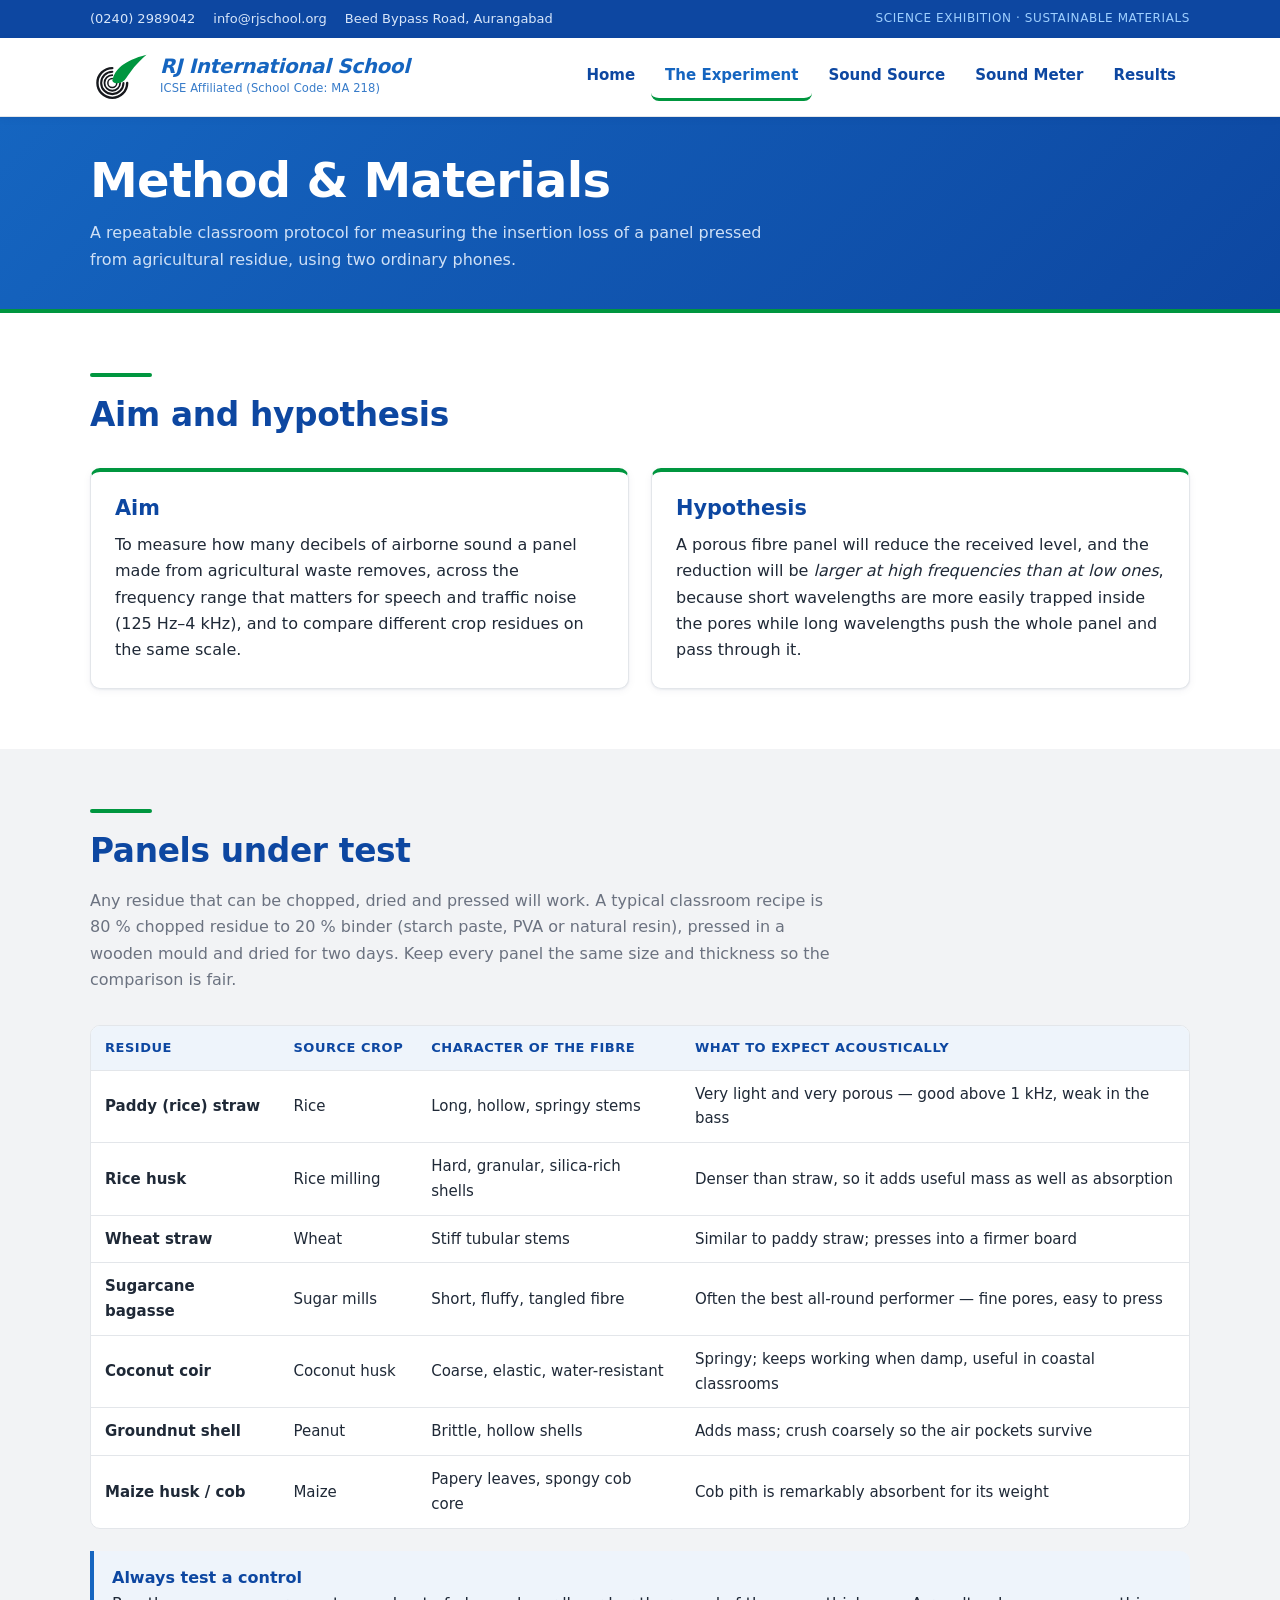
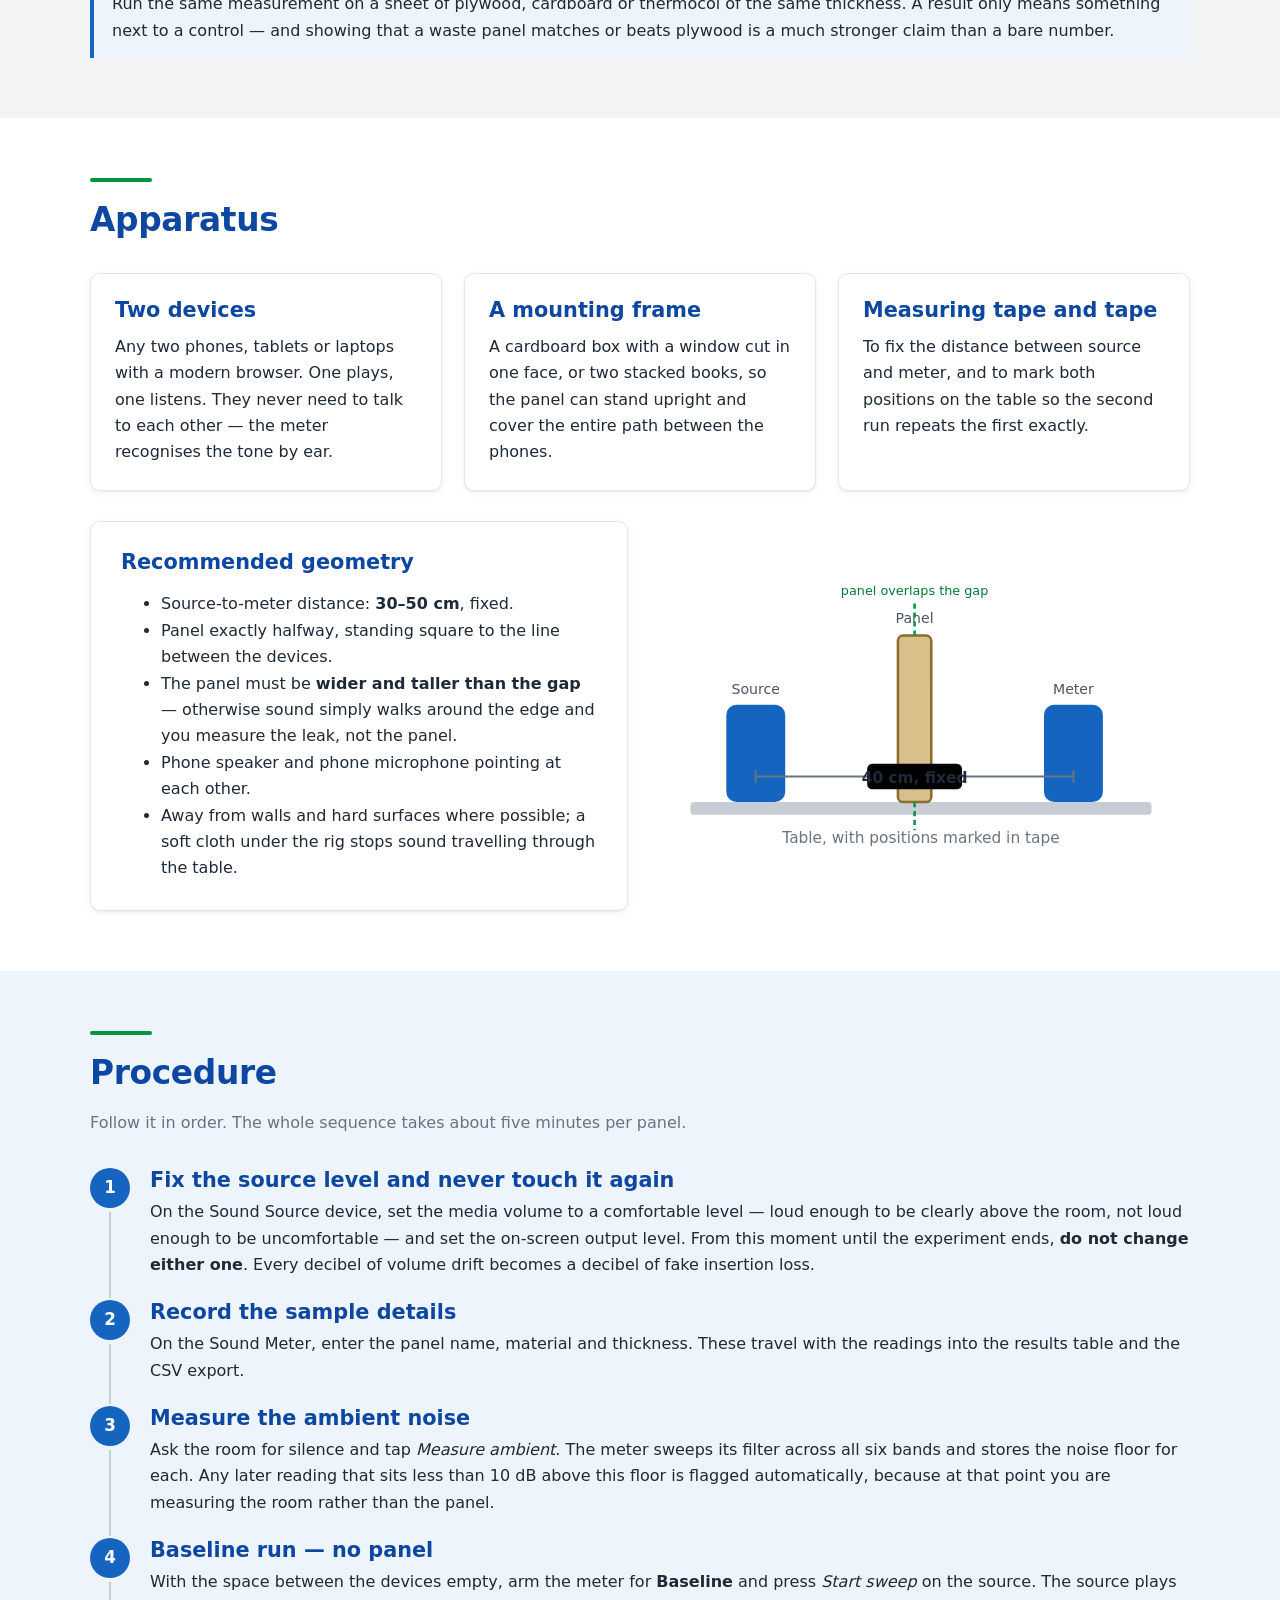
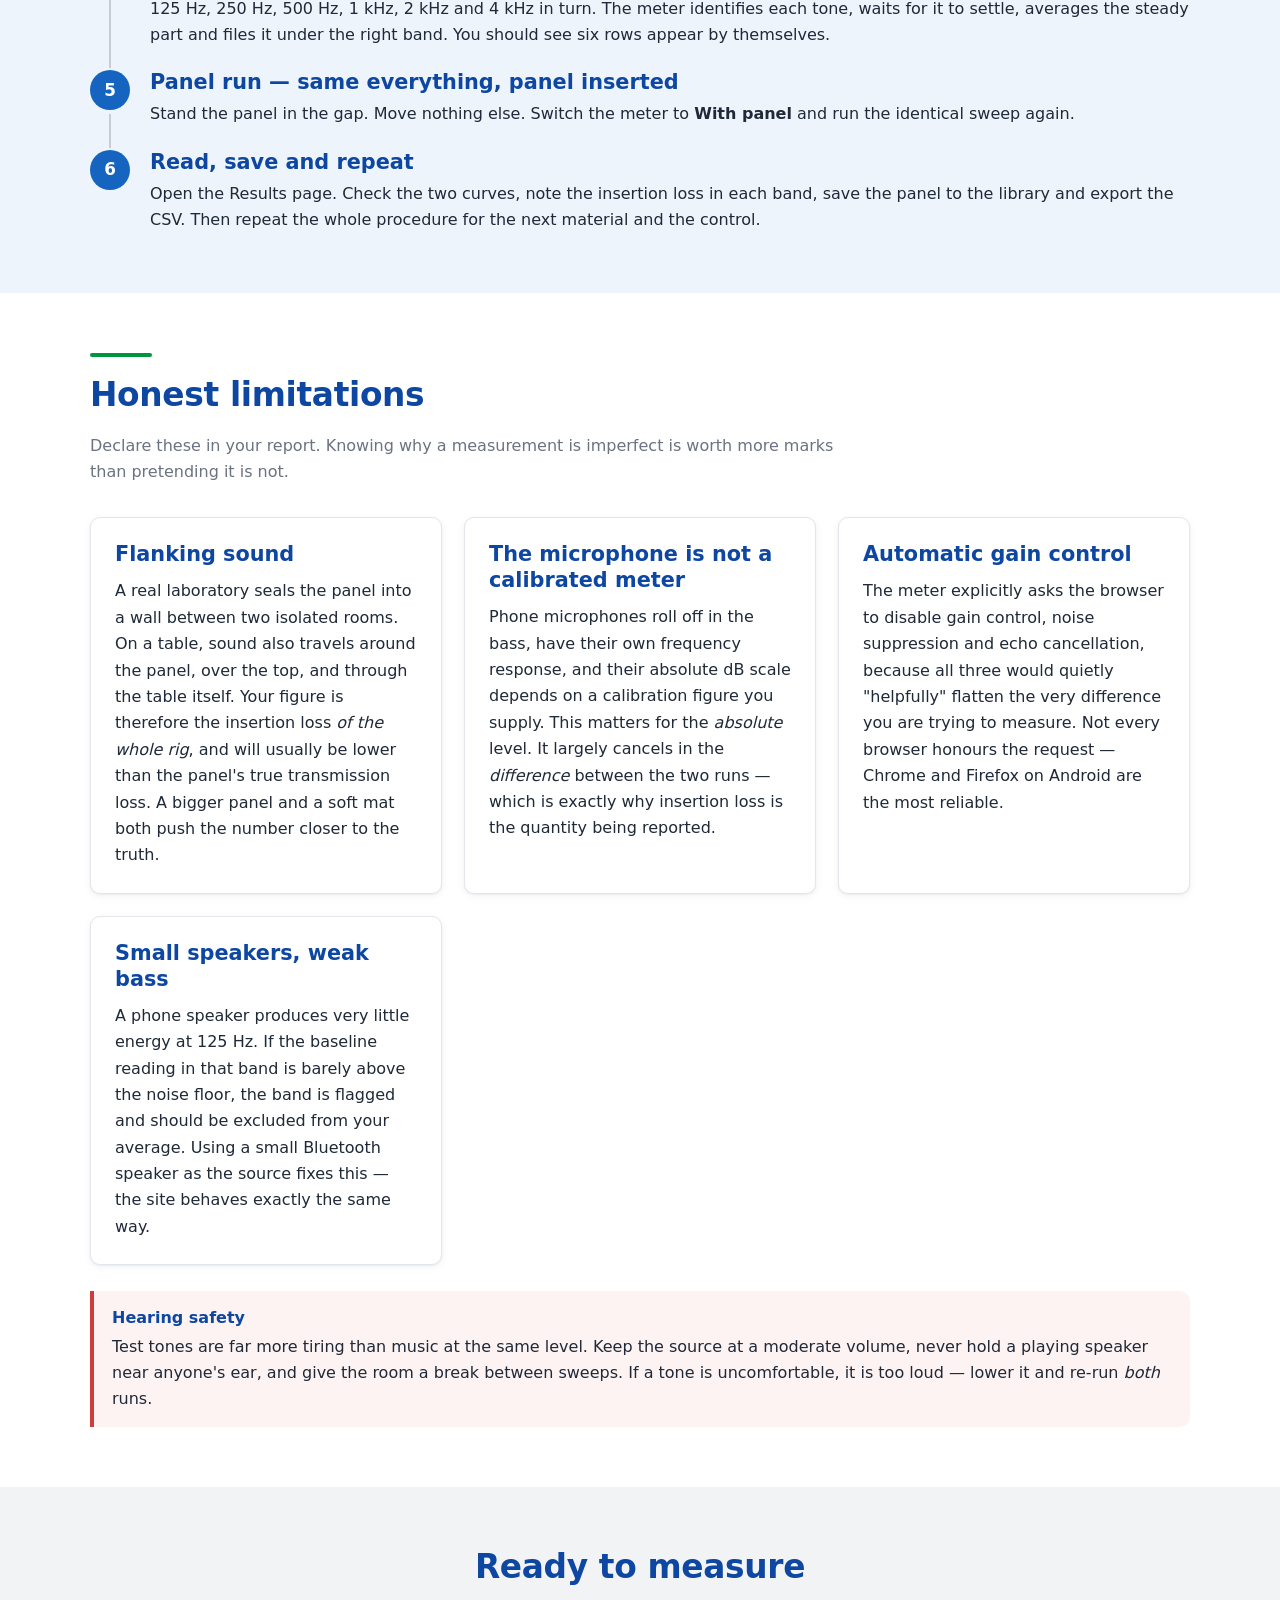
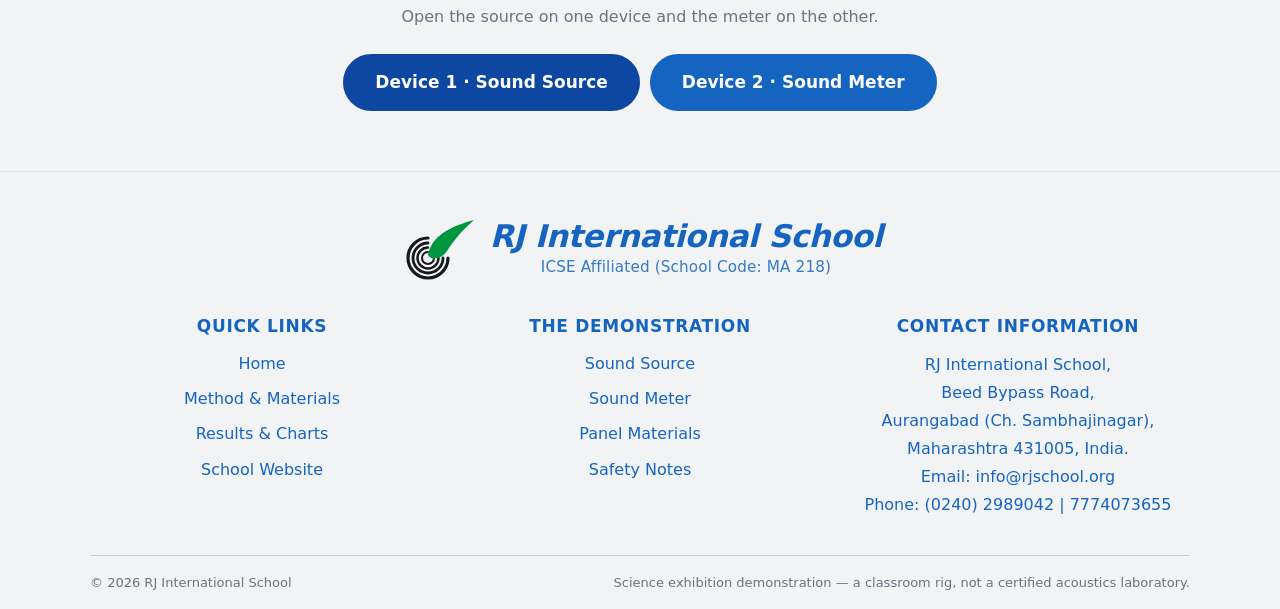
==== commit 0c90a9f8: "Match the design to the rjschool.org brand Rebuilds the visual layer against the actual school site " ====
--- a/experiment.html
+++ b/experiment.html
@@ -5,9 +5,9 @@
 <meta name="viewport" content="width=device-width, initial-scale=1">
 <title>Method &amp; Materials | Soundproofing with Agricultural Waste Panels</title>
 <meta name="description" content="How the two-device soundproofing test works: panel materials, apparatus, step-by-step protocol, and the sources of error to declare in your report.">
-<meta name="theme-color" content="#123a75">
+<meta name="theme-color" content="#1565c0">
 <link rel="stylesheet" href="assets/css/site.css">
-<link rel="icon" href="data:image/svg+xml,%3Csvg xmlns='http://www.w3.org/2000/svg' viewBox='0 0 46 52'%3E%3Cpath d='M2 3h42v27c0 11.5-9.4 17.6-21 21.5C11.4 47.6 2 41.5 2 30V3Z' fill='%23123a75' stroke='%23e3a01f' stroke-width='3'/%3E%3Ctext x='23' y='30' text-anchor='middle' font-family='Georgia,serif' font-size='18' font-weight='700' fill='%23fff'%3ERJ%3C/text%3E%3C/svg%3E">
+<link rel="icon" href="data:image/svg+xml,%3Csvg xmlns='http://www.w3.org/2000/svg' viewBox='0 0 64 64'%3E%3Ccircle cx='32' cy='32' r='31' fill='%231565c0'/%3E%3Ctext x='32' y='44' text-anchor='middle' font-family='system-ui,sans-serif' font-size='30' font-weight='700' font-style='italic' fill='%23fff'%3ERJ%3C/text%3E%3C/svg%3E">
 </head>
 <body>
 
@@ -16,8 +16,9 @@
 <div class="topbar">
   <div class="wrap">
     <div class="topbar-contact">
-      <span>Aurangabad, Maharashtra</span>
+      <a href="tel:+912402989042">(0240) 2989042</a>
       <a href="mailto:info@rjschool.org">info@rjschool.org</a>
+      <span>Beed Bypass Road, Aurangabad</span>
     </div>
     <span class="topbar-tag">Science Exhibition &middot; Sustainable Materials</span>
   </div>
@@ -26,20 +27,23 @@
 <header class="masthead">
   <div class="wrap">
     <a class="brand" href="index.html">
-      <svg class="crest" viewBox="0 0 46 52" aria-hidden="true">
-        <path d="M2 3h42v27c0 11.5-9.4 17.6-21 21.5C11.4 47.6 2 41.5 2 30V3Z" fill="#123a75" stroke="#e3a01f" stroke-width="2.5"/>
-        <path d="M8 9h30v20.5c0 8.4-6.9 12.9-15 15.9-8.1-3-15-7.5-15-15.9V9Z" fill="none" stroke="rgba(255,255,255,.35)"/>
-        <text x="23" y="27" text-anchor="middle" font-family="Georgia, serif" font-size="15" font-weight="700" fill="#fff">RJ</text>
-        <path d="M14 33h18M16 37.5h14" stroke="#e3a01f" stroke-width="2" stroke-linecap="round"/>
+      <svg class="logo-mark" viewBox="0 0 78 64" aria-hidden="true">
+        <g fill="none" stroke="#16181d" stroke-linecap="round">
+          <path d="M50 40A20 20 0 1 1 30 20" stroke-width="3.2"/>
+          <path d="M45 40A15 15 0 1 1 30 25" stroke-width="2.8"/>
+          <path d="M40.5 40A10.5 10.5 0 1 1 30 29.5" stroke-width="2.4"/>
+          <path d="M36 40A6 6 0 1 1 30 34" stroke-width="2"/>
+        </g>
+        <path d="M30 37C33 22 45 10 76 2 62 14 55 24 49 33 44 41 33 43 30 37Z" fill="#00963f"/>
       </svg>
       <span class="brand-text">
-        <span class="brand-name">R.J. International School</span>
-        <span class="brand-sub">Acoustics Laboratory</span>
+        <span class="brand-name">RJ International School</span>
+        <span class="brand-sub">ICSE Affiliated (School Code: MA 218)</span>
       </span>
     </a>
     <button class="nav-toggle" type="button" aria-expanded="false" aria-controls="mainnav">
       <svg width="18" height="14" viewBox="0 0 18 14" aria-hidden="true"><path d="M0 1h18M0 7h18M0 13h18" stroke="currentColor" stroke-width="2"/></svg>
-      Menu
+      MENU
     </button>
     <nav class="mainnav" id="mainnav" aria-label="Main">
       <ul>
@@ -217,29 +221,29 @@
       </div>
       <div aria-hidden="true">
         <svg viewBox="0 0 420 250" style="width:100%;height:auto;background:var(--surface-alt);border-radius:12px">
-          <rect x="30" y="196" width="360" height="10" rx="3" fill="#cbd3e0"/>
-          <text x="210" y="228" text-anchor="middle" font-family="system-ui,sans-serif" font-size="12" fill="#78849a">Table, with positions marked in tape</text>
+          <rect x="30" y="196" width="360" height="10" rx="3" fill="#c8cdd5"/>
+          <text x="210" y="228" text-anchor="middle" font-family="system-ui,sans-serif" font-size="12" fill="#6b7280">Table, with positions marked in tape</text>
           <!-- source -->
-          <rect x="58" y="120" width="46" height="76" rx="8" fill="#123a75"/>
-          <text x="81" y="112" text-anchor="middle" font-family="system-ui,sans-serif" font-size="11" fill="#4a5568">Source</text>
+          <rect x="58" y="120" width="46" height="76" rx="8" fill="#1565c0"/>
+          <text x="81" y="112" text-anchor="middle" font-family="system-ui,sans-serif" font-size="11" fill="#4b5563">Source</text>
           <!-- panel -->
           <rect x="192" y="66" width="26" height="130" rx="4" fill="#d9c08a" stroke="#8a6d31" stroke-width="2"/>
-          <text x="205" y="56" text-anchor="middle" font-family="system-ui,sans-serif" font-size="11" fill="#4a5568">Panel</text>
+          <text x="205" y="56" text-anchor="middle" font-family="system-ui,sans-serif" font-size="11" fill="#4b5563">Panel</text>
           <!-- meter -->
-          <rect x="306" y="120" width="46" height="76" rx="8" fill="#123a75"/>
-          <text x="329" y="112" text-anchor="middle" font-family="system-ui,sans-serif" font-size="11" fill="#4a5568">Meter</text>
+          <rect x="306" y="120" width="46" height="76" rx="8" fill="#1565c0"/>
+          <text x="329" y="112" text-anchor="middle" font-family="system-ui,sans-serif" font-size="11" fill="#4b5563">Meter</text>
           <!-- distance -->
-          <g stroke="#78849a" stroke-width="1.5">
+          <g stroke="#6b7280" stroke-width="1.5">
             <path d="M81 176h248"/>
             <path d="M81 171v10M329 171v10"/>
           </g>
           <rect x="168" y="166" width="74" height="20" rx="4" fill="var(--surface-alt)"/>
-          <text x="205" y="181" text-anchor="middle" font-family="system-ui,sans-serif" font-size="12" font-weight="600" fill="#16202f">40 cm, fixed</text>
+          <text x="205" y="181" text-anchor="middle" font-family="system-ui,sans-serif" font-size="12" font-weight="600" fill="#1f2937">40 cm, fixed</text>
           <!-- overlap arrows -->
-          <g stroke="#e3a01f" stroke-width="2" stroke-dasharray="4 3">
+          <g stroke="#00963f" stroke-width="2" stroke-dasharray="4 3">
             <path d="M205 66V40M205 196v22"/>
           </g>
-          <text x="205" y="34" text-anchor="middle" font-family="system-ui,sans-serif" font-size="10" fill="#7a5507">panel overlaps the gap</text>
+          <text x="205" y="34" text-anchor="middle" font-family="system-ui,sans-serif" font-size="10" fill="#007a33">panel overlaps the gap</text>
         </svg>
       </div>
     </div>
@@ -393,35 +397,58 @@
 
 <footer class="site-footer">
   <div class="wrap">
+    <div class="footer-brand">
+      <svg class="logo-mark" viewBox="0 0 78 64" aria-hidden="true">
+        <g fill="none" stroke="#16181d" stroke-linecap="round">
+          <path d="M50 40A20 20 0 1 1 30 20" stroke-width="3.2"/>
+          <path d="M45 40A15 15 0 1 1 30 25" stroke-width="2.8"/>
+          <path d="M40.5 40A10.5 10.5 0 1 1 30 29.5" stroke-width="2.4"/>
+          <path d="M36 40A6 6 0 1 1 30 34" stroke-width="2"/>
+        </g>
+        <path d="M30 37C33 22 45 10 76 2 62 14 55 24 49 33 44 41 33 43 30 37Z" fill="#00963f"/>
+      </svg>
+      <span class="brand-text">
+        <span class="brand-name">RJ International School</span>
+        <span class="brand-sub">ICSE Affiliated (School Code: MA 218)</span>
+      </span>
+    </div>
+
     <div class="footer-grid">
       <div>
-        <h4>R.J. International School</h4>
-        <p>
-          Acoustics laboratory demonstration, prepared for the school science
-          exhibition. Built as a plain web page so any student can open it on the
-          phone already in their pocket.
-        </p>
+        <h4>Quick Links</h4>
+        <ul>
+          <li><a href="index.html">Home</a></li>
+          <li><a href="experiment.html">Method &amp; Materials</a></li>
+          <li><a href="results.html">Results &amp; Charts</a></li>
+          <li><a href="https://rjschool.org">School Website</a></li>
+        </ul>
       </div>
       <div>
-        <h4>The demonstration</h4>
+        <h4>The Demonstration</h4>
         <ul>
-          <li><a href="experiment.html">Method &amp; materials</a></li>
-          <li><a href="source.html">Sound source</a></li>
-          <li><a href="meter.html">Sound meter</a></li>
-          <li><a href="results.html">Results &amp; charts</a></li>
+          <li><a href="source.html">Sound Source</a></li>
+          <li><a href="meter.html">Sound Meter</a></li>
+          <li><a href="experiment.html">Panel Materials</a></li>
+          <li><a href="experiment.html">Safety Notes</a></li>
         </ul>
       </div>
       <div>
-        <h4>Contact</h4>
-        <ul>
-          <li><a href="mailto:info@rjschool.org">info@rjschool.org</a></li>
-          <li>Aurangabad, Maharashtra</li>
-        </ul>
-      </div>
-    </div>
+        <h4>Contact Information</h4>
+        <address class="footer-address">
+          RJ International School,<br>
+          Beed Bypass Road,<br>
+          Aurangabad (Ch. Sambhajinagar),<br>
+          Maharashtra 431005, India.<br>
+          Email: <a href="mailto:info@rjschool.org">info@rjschool.org</a><br>
+          Phone: <a href="tel:+912402989042">(0240) 2989042</a> |
+          <a href="tel:+917774073655">7774073655</a>
+        </address>
+      </div>
+    </div>
+
     <div class="footer-bottom">
-      <span>&copy; <span data-year>2026</span> R.J. International School</span>
-      <span>Measurements are indicative — this is a classroom rig, not a certified acoustics laboratory.</span>
+      <span>&copy; <span data-year>2026</span> RJ International School</span>
+      <span>Science exhibition demonstration — a classroom rig, not a certified acoustics laboratory.</span>
     </div>
   </div>
 </footer>
--- a/assets/css/site.css
+++ b/assets/css/site.css
@@ -1,34 +1,36 @@
 /* ==========================================================================
-   R.J. International School — Soundproofing Demonstration
-   Design tokens. Swap the values in :root to re-skin the whole site.
+   RJ International School — Soundproofing Demonstration
+   Design tokens follow the school site: royal blue, light grey surfaces,
+   a green accent taken from the logo leaf, bold italic wordmark.
+   Swap the values in :root to re-skin the whole site.
    ========================================================================== */
 
 :root {
   color-scheme: light;
 
-  /* Brand — change these to match the school stylesheet */
-  --brand-navy: #123a75;
-  --brand-navy-dark: #0b2750;
-  --brand-navy-deep: #071a38;
-  --brand-gold: #e3a01f;
-  --brand-gold-soft: #f6c453;
-  --brand-gold-light: #f7d98a;
+  /* Brand */
+  --brand-blue: #1565c0;
+  --brand-blue-bright: #1e88e5;
+  --brand-blue-dark: #0d47a1;
+  --brand-blue-deep: #08306b;
+  --brand-green: #00963f;
+  --brand-green-dark: #007a33;
 
   /* Surfaces */
   --surface: #ffffff;
-  --surface-cream: #f7f4ec;
-  --surface-alt: #f2f5fa;
+  --surface-gray: #f2f3f5;
+  --surface-tint: #eef4fb;
   --page: #ffffff;
 
   /* Ink */
-  --ink: #16202f;
-  --ink-secondary: #4a5568;
-  --ink-muted: #78849a;
+  --ink: #1f2937;
+  --ink-secondary: #4b5563;
+  --ink-muted: #6b7280;
   --ink-invert: #ffffff;
 
   /* Lines */
-  --line: #e2e6ee;
-  --line-strong: #cbd3e0;
+  --line: #e3e6ea;
+  --line-strong: #c8cdd5;
 
   /* Status */
   --good: #0ca30c;
@@ -45,15 +47,15 @@
   --chart-ink-2: #52514e;
   --chart-muted: #898781;
 
-  /* Type */
-  --font-display: Georgia, "Times New Roman", "Noto Serif", serif;
-  --font-body: system-ui, -apple-system, "Segoe UI", Roboto, sans-serif;
+  /* Type — the school site is sans throughout, wordmark in bold italic */
+  --font-display: "Nunito", "Segoe UI", system-ui, -apple-system, Roboto, sans-serif;
+  --font-body: system-ui, -apple-system, "Segoe UI", Roboto, Arial, sans-serif;
 
   /* Geometry */
   --radius: 10px;
   --radius-lg: 16px;
-  --shadow-sm: 0 1px 2px rgba(16, 32, 47, 0.06), 0 2px 8px rgba(16, 32, 47, 0.05);
-  --shadow-md: 0 4px 12px rgba(16, 32, 47, 0.08), 0 12px 32px rgba(16, 32, 47, 0.07);
+  --shadow-sm: 0 1px 2px rgba(15, 40, 80, 0.06), 0 2px 8px rgba(15, 40, 80, 0.05);
+  --shadow-md: 0 4px 12px rgba(15, 40, 80, 0.09), 0 12px 32px rgba(15, 40, 80, 0.08);
   --wrap: 1140px;
 }
 
@@ -72,18 +74,18 @@
 
 h1, h2, h3, h4 {
   font-family: var(--font-display);
-  color: var(--brand-navy-dark);
-  line-height: 1.22;
+  color: var(--brand-blue-dark);
+  line-height: 1.24;
   margin: 0 0 0.5em;
   font-weight: 700;
 }
 
-h1 { font-size: clamp(1.9rem, 1.3rem + 2.6vw, 3rem); }
-h2 { font-size: clamp(1.5rem, 1.2rem + 1.4vw, 2.1rem); }
-h3 { font-size: clamp(1.15rem, 1.05rem + 0.5vw, 1.35rem); }
+h1 { font-size: clamp(1.9rem, 1.3rem + 2.6vw, 3rem); letter-spacing: -0.015em; }
+h2 { font-size: clamp(1.5rem, 1.2rem + 1.4vw, 2.05rem); letter-spacing: -0.01em; }
+h3 { font-size: clamp(1.12rem, 1.05rem + 0.45vw, 1.3rem); }
 
 p { margin: 0 0 1rem; }
-a { color: var(--brand-navy); }
+a { color: var(--brand-blue); }
 img, svg { max-width: 100%; }
 
 .wrap { width: 100%; max-width: var(--wrap); margin: 0 auto; padding: 0 20px; }
@@ -100,60 +102,62 @@
 
 /* ------------------------------------------------------------------ Top bar */
 .topbar {
-  background: var(--brand-navy-deep);
-  color: #cfd9ea;
+  background: var(--brand-blue-dark);
+  color: #d7e6fa;
   font-size: 0.8125rem;
 }
 .topbar .wrap {
-  display: flex; flex-wrap: wrap; gap: 8px 20px;
+  display: flex; flex-wrap: wrap; gap: 6px 20px;
   align-items: center; justify-content: space-between;
   min-height: 38px;
 }
-.topbar a { color: #cfd9ea; text-decoration: none; }
-.topbar a:hover { color: var(--brand-gold-soft); }
-.topbar-contact { display: flex; flex-wrap: wrap; gap: 6px 18px; }
-.topbar-tag { color: var(--brand-gold-soft); letter-spacing: 0.04em; text-transform: uppercase; font-size: 0.75rem; }
+.topbar a { color: #d7e6fa; text-decoration: none; }
+.topbar a:hover { color: #fff; text-decoration: underline; }
+.topbar-contact { display: flex; flex-wrap: wrap; gap: 4px 18px; }
+.topbar-tag { color: #9fd0ff; letter-spacing: 0.05em; text-transform: uppercase; font-size: 0.75rem; }
 
 /* ------------------------------------------------------------------- Header */
 .masthead {
   background: var(--surface);
-  border-bottom: 3px solid var(--brand-gold);
+  border-bottom: 1px solid var(--line);
   position: sticky; top: 0; z-index: 40;
   box-shadow: var(--shadow-sm);
 }
 .masthead .wrap {
   display: flex; align-items: center; gap: 16px;
-  min-height: 76px; flex-wrap: wrap;
+  min-height: 78px; flex-wrap: wrap;
 }
 .brand { display: flex; align-items: center; gap: 12px; text-decoration: none; margin-right: auto; }
-.crest { width: 46px; height: 52px; flex: none; }
+.logo-mark { width: 58px; height: 48px; flex: none; }
 .brand-text { display: flex; flex-direction: column; }
 .brand-name {
-  font-family: var(--font-display); font-weight: 700;
-  color: var(--brand-navy-dark); font-size: 1.15rem; line-height: 1.15;
+  font-family: var(--font-display);
+  font-weight: 800; font-style: italic;
+  color: var(--brand-blue); font-size: 1.24rem; line-height: 1.1;
+  letter-spacing: -0.015em;
 }
 .brand-sub {
-  font-size: 0.7rem; letter-spacing: 0.12em; text-transform: uppercase;
-  color: var(--ink-muted);
+  font-size: 0.72rem; color: var(--brand-blue); opacity: 0.85;
+  letter-spacing: 0.01em; margin-top: 2px;
 }
 
 .nav-toggle {
-  display: none; border: 1px solid var(--line-strong); background: var(--surface);
-  border-radius: 8px; padding: 8px 12px; font: inherit; color: var(--brand-navy-dark);
-  cursor: pointer; align-items: center; gap: 8px;
-}
-.nav-toggle:hover { border-color: var(--brand-navy); }
+  display: none; border: none; background: var(--brand-blue);
+  border-radius: 999px; padding: 9px 16px; font: 600 0.9375rem/1 var(--font-body);
+  color: #fff; cursor: pointer; align-items: center; gap: 8px;
+}
+.nav-toggle:hover { background: var(--brand-blue-dark); }
 
 .mainnav ul {
-  list-style: none; display: flex; gap: 4px; margin: 0; padding: 0; flex-wrap: wrap;
+  list-style: none; display: flex; gap: 2px; margin: 0; padding: 0; flex-wrap: wrap;
 }
 .mainnav a {
   display: block; padding: 10px 14px; text-decoration: none;
-  color: var(--brand-navy-dark); font-weight: 600; font-size: 0.9375rem;
+  color: var(--brand-blue-dark); font-weight: 600; font-size: 0.9375rem;
   border-radius: 8px; border-bottom: 3px solid transparent;
 }
-.mainnav a:hover { background: var(--surface-alt); }
-.mainnav a[aria-current="page"] { color: var(--brand-navy); border-bottom-color: var(--brand-gold); }
+.mainnav a:hover { background: var(--surface-tint); }
+.mainnav a[aria-current="page"] { color: var(--brand-blue); border-bottom-color: var(--brand-green); }
 
 @media (max-width: 880px) {
   .nav-toggle { display: inline-flex; }
@@ -161,73 +165,75 @@
   .mainnav.open { display: block; }
   .mainnav ul { flex-direction: column; gap: 2px; }
   .mainnav a { border-bottom: none; border-left: 3px solid transparent; }
-  .mainnav a[aria-current="page"] { border-left-color: var(--brand-gold); background: var(--surface-alt); }
+  .mainnav a[aria-current="page"] { border-left-color: var(--brand-green); background: var(--surface-tint); }
 }
 
 /* --------------------------------------------------------------------- Hero */
 .hero {
   background:
-    radial-gradient(900px 420px at 12% -10%, rgba(227, 160, 31, 0.22), transparent 60%),
-    linear-gradient(140deg, var(--brand-navy) 0%, var(--brand-navy-dark) 55%, var(--brand-navy-deep) 100%);
-  color: #eaf0fb;
+    radial-gradient(820px 400px at 8% -20%, rgba(30, 136, 229, 0.55), transparent 62%),
+    linear-gradient(135deg, var(--brand-blue) 0%, var(--brand-blue-dark) 58%, var(--brand-blue-deep) 100%);
+  color: #eaf2fd;
   padding: 56px 0 60px;
   position: relative; overflow: hidden;
 }
 .hero::after {
-  content: ""; position: absolute; inset: auto 0 0 0; height: 5px;
-  background: linear-gradient(90deg, var(--brand-gold) 0%, var(--brand-gold-light) 50%, var(--brand-gold) 100%);
+  content: ""; position: absolute; inset: auto 0 0 0; height: 4px;
+  background: var(--brand-green);
 }
 .hero h1 { color: #fff; margin-bottom: 0.35em; }
-.hero p { color: #c9d6ec; font-size: 1.0625rem; max-width: 62ch; }
+.hero p { color: #cfe0f6; font-size: 1.0625rem; max-width: 62ch; }
 .hero-grid { display: grid; grid-template-columns: 1.15fr 0.85fr; gap: 40px; align-items: center; }
 @media (max-width: 900px) { .hero-grid { grid-template-columns: 1fr; gap: 28px; } }
 .eyebrow {
   display: inline-block; font-size: 0.75rem; letter-spacing: 0.16em;
-  text-transform: uppercase; color: var(--brand-gold-soft); font-weight: 700;
+  text-transform: uppercase; color: #8ecb9f; font-weight: 700;
   margin-bottom: 12px;
 }
 .hero-actions { display: flex; flex-wrap: wrap; gap: 12px; margin-top: 26px; }
 
 .page-head {
-  background: linear-gradient(140deg, var(--brand-navy) 0%, var(--brand-navy-dark) 100%);
-  color: #eaf0fb; padding: 34px 0 36px;
-  border-bottom: 4px solid var(--brand-gold);
+  background: linear-gradient(135deg, var(--brand-blue) 0%, var(--brand-blue-dark) 100%);
+  color: #eaf2fd; padding: 34px 0 36px;
+  border-bottom: 4px solid var(--brand-green);
 }
 .page-head h1 { color: #fff; margin-bottom: 0.2em; }
-.page-head p { color: #c9d6ec; margin: 0; max-width: 70ch; }
+.page-head p { color: #cfe0f6; margin: 0; max-width: 70ch; }
 
 /* ------------------------------------------------------------------ Buttons */
 .btn {
   display: inline-flex; align-items: center; justify-content: center; gap: 8px;
-  padding: 13px 24px; border-radius: 8px; border: 2px solid transparent;
+  padding: 13px 24px; border-radius: 999px; border: 2px solid transparent;
   font: 600 1rem/1.2 var(--font-body); text-decoration: none; cursor: pointer;
   transition: transform 0.06s ease, background 0.15s ease, border-color 0.15s ease;
 }
 .btn:active:not(:disabled) { transform: translateY(1px); }
 .btn:disabled { opacity: 0.45; cursor: not-allowed; }
-.btn-primary { background: var(--brand-gold); color: #26200c; border-color: var(--brand-gold); }
-.btn-primary:hover:not(:disabled) { background: var(--brand-gold-light); border-color: var(--brand-gold-light); }
-.btn-solid { background: var(--brand-navy); color: #fff; border-color: var(--brand-navy); }
-.btn-solid:hover:not(:disabled) { background: var(--brand-navy-dark); border-color: var(--brand-navy-dark); }
-.btn-ghost { background: transparent; color: #fff; border-color: rgba(255,255,255,0.55); }
-.btn-ghost:hover:not(:disabled) { border-color: #fff; background: rgba(255,255,255,0.1); }
-.btn-outline { background: var(--surface); color: var(--brand-navy); border-color: var(--line-strong); }
-.btn-outline:hover:not(:disabled) { border-color: var(--brand-navy); }
+.btn-primary { background: var(--brand-blue); color: #fff; border-color: var(--brand-blue); }
+.btn-primary:hover:not(:disabled) { background: var(--brand-blue-dark); border-color: var(--brand-blue-dark); }
+.btn-solid { background: var(--brand-blue-dark); color: #fff; border-color: var(--brand-blue-dark); }
+.btn-solid:hover:not(:disabled) { background: var(--brand-blue-deep); border-color: var(--brand-blue-deep); }
+.btn-onblue { background: #fff; color: var(--brand-blue-dark); border-color: #fff; }
+.btn-onblue:hover:not(:disabled) { background: #e8f1fd; border-color: #e8f1fd; }
+.btn-ghost { background: transparent; color: #fff; border-color: rgba(255,255,255,0.6); }
+.btn-ghost:hover:not(:disabled) { border-color: #fff; background: rgba(255,255,255,0.12); }
+.btn-outline { background: var(--surface); color: var(--brand-blue); border-color: var(--line-strong); }
+.btn-outline:hover:not(:disabled) { border-color: var(--brand-blue); }
 .btn-danger { background: var(--surface); color: var(--critical); border-color: #e9b9b9; }
 .btn-danger:hover:not(:disabled) { background: #fdf3f3; border-color: var(--critical); }
-.btn-sm { padding: 8px 14px; font-size: 0.875rem; }
+.btn-sm { padding: 8px 16px; font-size: 0.875rem; }
 .btn-lg { padding: 16px 30px; font-size: 1.0625rem; }
 .btn-block { width: 100%; }
 
 /* ----------------------------------------------------------------- Sections */
 .section { padding: 60px 0; }
 .section-tight { padding: 40px 0; }
-.section-cream { background: var(--surface-cream); }
-.section-alt { background: var(--surface-alt); }
+.section-cream { background: var(--surface-gray); }
+.section-alt { background: var(--surface-tint); }
 .section-head { max-width: 74ch; margin-bottom: 32px; }
 .section-head.center { margin-left: auto; margin-right: auto; }
 .rule {
-  width: 62px; height: 4px; background: var(--brand-gold);
+  width: 62px; height: 4px; background: var(--brand-green);
   border-radius: 2px; margin: 0 0 18px;
 }
 .center .rule { margin-left: auto; margin-right: auto; }
@@ -245,7 +251,7 @@
   background: var(--surface); border: 1px solid var(--line);
   border-radius: var(--radius); padding: 24px; box-shadow: var(--shadow-sm);
 }
-.card-top { border-top: 4px solid var(--brand-gold); }
+.card-top { border-top: 4px solid var(--brand-green); }
 .card h3 { margin-top: 0; }
 .card > :last-child { margin-bottom: 0; }
 .card-pad-lg { padding: 28px 30px; }
@@ -253,16 +259,15 @@
 .device-card { display: flex; flex-direction: column; gap: 4px; height: 100%; }
 .device-card .device-icon {
   width: 52px; height: 52px; border-radius: 12px; display: grid; place-items: center;
-  background: var(--surface-alt); color: var(--brand-navy); margin-bottom: 12px;
+  background: var(--surface-tint); color: var(--brand-blue); margin-bottom: 12px;
 }
 .device-card .btn { margin-top: auto; align-self: flex-start; }
 
 .badge {
   display: inline-block; padding: 3px 10px; border-radius: 999px;
   font-size: 0.75rem; font-weight: 700; letter-spacing: 0.04em;
-  background: var(--surface-alt); color: var(--brand-navy);
-}
-.badge-gold { background: #fdf1d8; color: #7a5507; }
+  background: var(--surface-tint); color: var(--brand-blue-dark);
+}
 .badge-good { background: #e5f6e5; color: #06630b; }
 .badge-warn { background: #fdf3dc; color: #7a5507; }
 .badge-bad { background: #fbeaea; color: #94211f; }
@@ -277,9 +282,9 @@
   content: counter(step);
   position: absolute; left: 0; top: 0;
   width: 40px; height: 40px; border-radius: 50%;
-  background: var(--brand-navy); color: #fff;
+  background: var(--brand-blue); color: #fff;
   display: grid; place-items: center;
-  font-family: var(--font-display); font-weight: 700; font-size: 1.05rem;
+  font-family: var(--font-display); font-weight: 800; font-size: 1.05rem;
 }
 .steps > li::after {
   content: ""; position: absolute; left: 19px; top: 44px; bottom: 2px; width: 2px;
@@ -292,27 +297,27 @@
 
 /* Callouts */
 .note {
-  border-left: 4px solid var(--brand-navy); background: var(--surface-alt);
+  border-left: 4px solid var(--brand-blue); background: var(--surface-tint);
   padding: 14px 18px; border-radius: 0 var(--radius) var(--radius) 0;
 }
 .note > :last-child { margin-bottom: 0; }
 .note-warn { border-left-color: var(--warning); background: #fdf8ec; }
 .note-danger { border-left-color: var(--critical); background: #fdf3f3; }
-.note-title { font-weight: 700; color: var(--brand-navy-dark); display: block; margin-bottom: 2px; }
+.note-title { font-weight: 700; color: var(--brand-blue-dark); display: block; margin-bottom: 2px; }
 
 /* -------------------------------------------------------------------- Table */
 .table-wrap { overflow-x: auto; border: 1px solid var(--line); border-radius: var(--radius); background: var(--surface); }
 table.data { border-collapse: collapse; width: 100%; font-size: 0.9375rem; }
 table.data th, table.data td { padding: 11px 14px; text-align: left; border-bottom: 1px solid var(--line); }
 table.data thead th {
-  background: var(--surface-alt); color: var(--brand-navy-dark);
+  background: var(--surface-tint); color: var(--brand-blue-dark);
   font-size: 0.8125rem; letter-spacing: 0.04em; text-transform: uppercase; white-space: nowrap;
 }
 table.data tbody th { white-space: nowrap; }
 table.data td.num, table.data th.num { text-align: right; font-variant-numeric: tabular-nums; }
 table.data tbody tr:last-child td { border-bottom: none; }
 table.data tbody tr:hover { background: #fafbfd; }
-table.data tfoot td { font-weight: 700; background: var(--surface-alt); }
+table.data tfoot td { font-weight: 700; background: var(--surface-tint); }
 
 /* ---------------------------------------------------------------- Form bits */
 .field { display: flex; flex-direction: column; gap: 6px; margin-bottom: 16px; }
@@ -326,32 +331,32 @@
   width: 100%;
 }
 input:focus, select:focus, textarea:focus, button:focus-visible, a:focus-visible {
-  outline: 3px solid rgba(42, 120, 214, 0.45); outline-offset: 2px;
+  outline: 3px solid rgba(21, 101, 192, 0.45); outline-offset: 2px;
 }
 .hint { font-size: 0.8125rem; color: var(--ink-muted); }
 
-input[type="range"] { width: 100%; accent-color: var(--brand-navy); height: 32px; }
-
-.seg { display: inline-flex; border: 1px solid var(--line-strong); border-radius: 999px; padding: 3px; background: var(--surface-alt); flex-wrap: wrap; }
+input[type="range"] { width: 100%; accent-color: var(--brand-blue); height: 32px; }
+
+.seg { display: inline-flex; border: 1px solid var(--line-strong); border-radius: 999px; padding: 3px; background: var(--surface-gray); flex-wrap: wrap; }
 .seg button {
   font: 600 0.875rem/1 var(--font-body); border: none; background: transparent;
   color: var(--ink-secondary); padding: 9px 16px; border-radius: 999px; cursor: pointer;
 }
-.seg button[aria-pressed="true"] { background: var(--brand-navy); color: #fff; }
+.seg button[aria-pressed="true"] { background: var(--brand-blue); color: #fff; }
 
 .switch-row { display: flex; align-items: center; gap: 10px; margin-bottom: 10px; }
-.switch-row input { width: 18px; height: 18px; accent-color: var(--brand-navy); }
+.switch-row input { width: 18px; height: 18px; accent-color: var(--brand-blue); }
 
 .inline-fields { display: grid; grid-template-columns: repeat(auto-fit, minmax(150px, 1fr)); gap: 0 16px; }
 
 /* --------------------------------------------------------------- Instrument */
 .readout {
-  background: var(--brand-navy-deep); color: #fff; border-radius: var(--radius-lg);
+  background: var(--brand-blue-deep); color: #fff; border-radius: var(--radius-lg);
   padding: 26px 24px; text-align: center; box-shadow: var(--shadow-md);
 }
 .readout .readout-label {
   font-size: 0.75rem; letter-spacing: 0.16em; text-transform: uppercase;
-  color: var(--brand-gold-soft); font-weight: 700;
+  color: #8ecb9f; font-weight: 700;
 }
 .readout .readout-value {
   font-family: var(--font-body); font-weight: 700;
@@ -359,12 +364,12 @@
   font-variant-numeric: tabular-nums; letter-spacing: -0.02em;
   margin: 6px 0 2px;
 }
-.readout .readout-unit { font-size: 0.35em; font-weight: 600; color: #b9c7e2; margin-left: 6px; }
-.readout .readout-sub { color: #a8b8d6; font-size: 0.9375rem; }
+.readout .readout-unit { font-size: 0.35em; font-weight: 600; color: #a8c8ee; margin-left: 6px; }
+.readout .readout-sub { color: #a8c8ee; font-size: 0.9375rem; }
 
 .meter-bar {
   position: relative; height: 18px; border-radius: 999px; overflow: hidden;
-  background: rgba(255, 255, 255, 0.14); margin: 18px 0 8px;
+  background: rgba(255, 255, 255, 0.16); margin: 18px 0 8px;
 }
 .meter-bar .fill {
   position: absolute; inset: 0 auto 0 0; width: 0%;
@@ -376,7 +381,7 @@
   transition: left 0.12s linear;
 }
 .meter-scale {
-  display: flex; justify-content: space-between; color: #8fa2c4;
+  display: flex; justify-content: space-between; color: #93b4dc;
   font-size: 0.75rem; font-variant-numeric: tabular-nums;
 }
 
@@ -386,14 +391,14 @@
 .tone-dial button {
   font: 700 0.9375rem/1.1 var(--font-body); padding: 14px 6px; cursor: pointer;
   border: 1px solid var(--line-strong); border-radius: 10px; background: var(--surface);
-  color: var(--brand-navy-dark);
-}
-.tone-dial button[aria-pressed="true"] { background: var(--brand-navy); border-color: var(--brand-navy); color: #fff; }
+  color: var(--brand-blue-dark);
+}
+.tone-dial button[aria-pressed="true"] { background: var(--brand-blue); border-color: var(--brand-blue); color: #fff; }
 .tone-dial button span { display: block; font-size: 0.7rem; font-weight: 600; color: inherit; opacity: 0.7; }
 
 .status-line {
   display: flex; align-items: center; gap: 10px; padding: 12px 16px;
-  border-radius: var(--radius); background: var(--surface-alt);
+  border-radius: var(--radius); background: var(--surface-tint);
   border: 1px solid var(--line); font-weight: 600; color: var(--ink-secondary);
 }
 .dot { width: 11px; height: 11px; border-radius: 50%; background: var(--ink-muted); flex: none; }
@@ -411,7 +416,7 @@
 }
 
 .progress { height: 10px; border-radius: 999px; background: var(--line); overflow: hidden; }
-.progress .fill { height: 100%; width: 0%; background: var(--brand-navy); transition: width 0.2s linear; }
+.progress .fill { height: 100%; width: 0%; background: var(--brand-blue); transition: width 0.2s linear; }
 
 .log {
   max-height: 260px; overflow-y: auto; margin: 0; padding: 0; list-style: none;
@@ -424,18 +429,11 @@
 .log .log-ok { color: #06630b; font-weight: 700; }
 .log .log-warn { color: #7a5507; font-weight: 700; }
 
-.run-chip {
-  display: inline-flex; align-items: center; gap: 8px; padding: 6px 14px;
-  border-radius: 999px; font-weight: 700; font-size: 0.875rem;
-}
-.run-chip.baseline { background: rgba(42,120,214,0.12); color: #1b4f8f; }
-.run-chip.panel { background: rgba(235,104,52,0.14); color: #94400f; }
-
 .swatch { width: 12px; height: 12px; border-radius: 3px; display: inline-block; flex: none; }
 
 /* ------------------------------------------------------------------- Charts */
 .chart-card { background: var(--surface); border: 1px solid var(--line); border-radius: var(--radius); padding: 22px; box-shadow: var(--shadow-sm); }
-.chart-title { font-family: var(--font-display); font-weight: 700; color: var(--brand-navy-dark); font-size: 1.1rem; margin: 0 0 2px; }
+.chart-title { font-family: var(--font-display); font-weight: 700; color: var(--brand-blue-dark); font-size: 1.1rem; margin: 0 0 2px; }
 .chart-sub { color: var(--ink-muted); font-size: 0.875rem; margin: 0 0 14px; }
 .chart-host { position: relative; }
 .chart-host svg { display: block; width: 100%; height: auto; }
@@ -454,24 +452,40 @@
 
 /* Stat tiles */
 .tiles { display: grid; gap: 16px; grid-template-columns: repeat(auto-fit, minmax(180px, 1fr)); }
-.tile { background: var(--surface); border: 1px solid var(--line); border-left: 4px solid var(--brand-navy); border-radius: var(--radius); padding: 18px 20px; }
+.tile { background: var(--surface); border: 1px solid var(--line); border-left: 4px solid var(--brand-blue); border-radius: var(--radius); padding: 18px 20px; }
 .tile .tile-label { font-size: 0.75rem; letter-spacing: 0.08em; text-transform: uppercase; color: var(--ink-muted); font-weight: 700; }
-.tile .tile-value { font-size: 2rem; font-weight: 700; line-height: 1.15; color: var(--brand-navy-dark); font-variant-numeric: tabular-nums; margin-top: 2px; }
+.tile .tile-value { font-size: 2rem; font-weight: 700; line-height: 1.15; color: var(--brand-blue-dark); font-variant-numeric: tabular-nums; margin-top: 2px; }
 .tile .tile-note { font-size: 0.8125rem; color: var(--ink-muted); }
-.tile.gold { border-left-color: var(--brand-gold); }
+.tile.gold { border-left-color: var(--brand-green); }
 
 /* ------------------------------------------------------------------- Footer */
-.site-footer { background: var(--brand-navy-deep); color: #b9c7e2; padding: 46px 0 0; margin-top: 0; }
-.site-footer h4 { color: var(--brand-gold-soft); font-size: 0.9375rem; letter-spacing: 0.06em; text-transform: uppercase; font-family: var(--font-body); margin-bottom: 12px; }
-.site-footer a { color: #d3ddf0; text-decoration: none; }
-.site-footer a:hover { color: #fff; text-decoration: underline; }
+.site-footer {
+  background: var(--surface-gray); color: var(--ink-secondary);
+  padding: 46px 0 0; border-top: 1px solid var(--line);
+}
+.footer-brand {
+  display: flex; align-items: center; justify-content: center; gap: 14px;
+  flex-wrap: wrap; text-align: center; margin-bottom: 34px;
+}
+.footer-brand .logo-mark { width: 78px; height: 64px; }
+.footer-brand .brand-name { font-size: clamp(1.35rem, 1rem + 1.8vw, 1.95rem); }
+.footer-brand .brand-sub { font-size: 0.95rem; }
+.site-footer h4 {
+  color: var(--brand-blue); font-size: 1.0625rem; letter-spacing: 0.04em;
+  text-transform: uppercase; font-family: var(--font-body); font-weight: 600;
+  margin-bottom: 14px;
+}
+.site-footer a { color: var(--brand-blue); text-decoration: none; }
+.site-footer a:hover { text-decoration: underline; }
 .site-footer ul { list-style: none; margin: 0; padding: 0; }
-.site-footer li { margin-bottom: 8px; }
-.footer-grid { display: grid; gap: 30px; grid-template-columns: 1.4fr 1fr 1fr; }
+.site-footer li { margin-bottom: 9px; }
+.footer-grid { display: grid; gap: 34px; grid-template-columns: repeat(3, 1fr); text-align: center; }
 @media (max-width: 780px) { .footer-grid { grid-template-columns: 1fr; } }
+.footer-address { font-style: normal; color: var(--brand-blue); line-height: 1.75; }
 .footer-bottom {
-  border-top: 1px solid rgba(255,255,255,0.12); margin-top: 36px; padding: 16px 0;
-  font-size: 0.8125rem; display: flex; flex-wrap: wrap; gap: 8px 20px; justify-content: space-between;
+  border-top: 1px solid var(--line-strong); margin-top: 36px; padding: 16px 0;
+  font-size: 0.8125rem; display: flex; flex-wrap: wrap; gap: 8px 20px;
+  justify-content: space-between; color: var(--ink-muted);
 }
 
 /* ----------------------------------------------------------------- Utility */
@@ -482,7 +496,7 @@
 @media (max-width: 980px) { .sticky-side { position: static; } }
 
 .kbd {
-  font: 600 0.8125rem/1 var(--font-body); background: var(--surface-alt);
+  font: 600 0.8125rem/1 var(--font-body); background: var(--surface-gray);
   border: 1px solid var(--line-strong); border-bottom-width: 2px;
   border-radius: 5px; padding: 3px 7px; color: var(--ink-secondary);
 }
